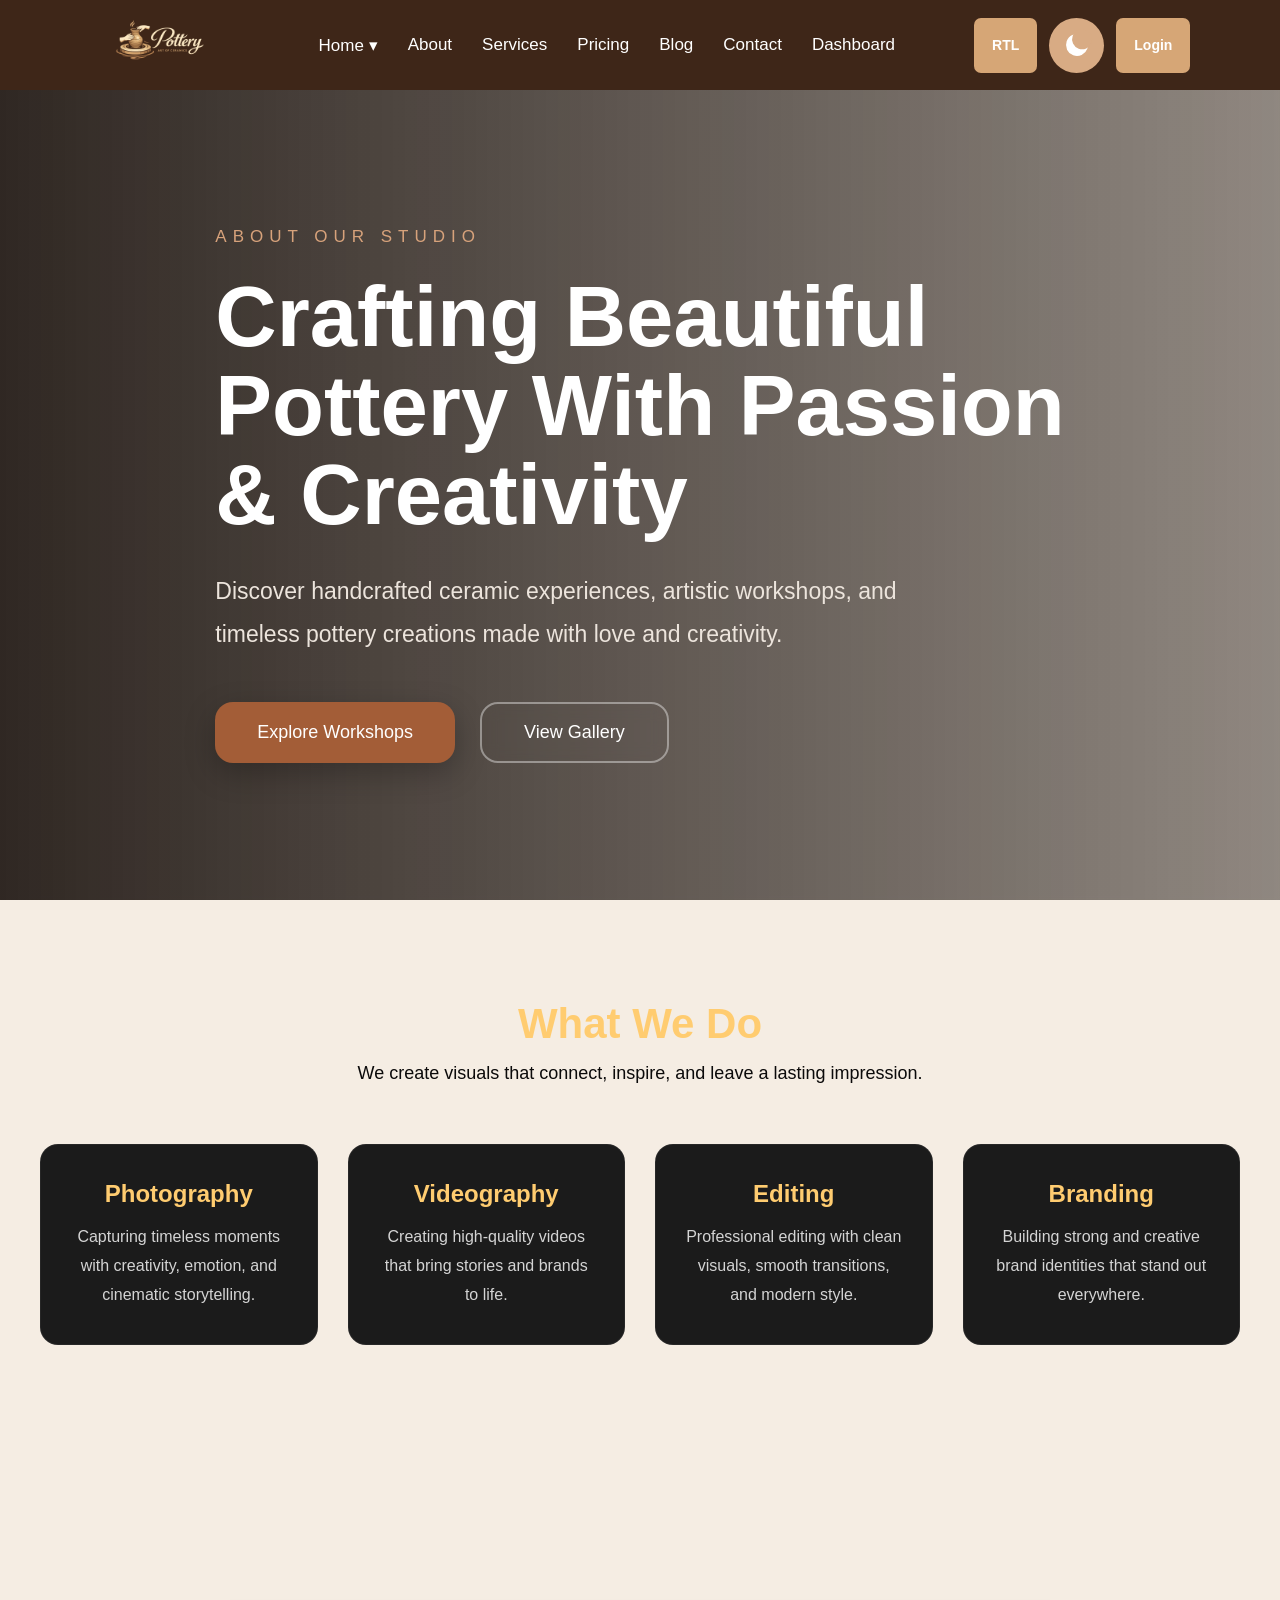
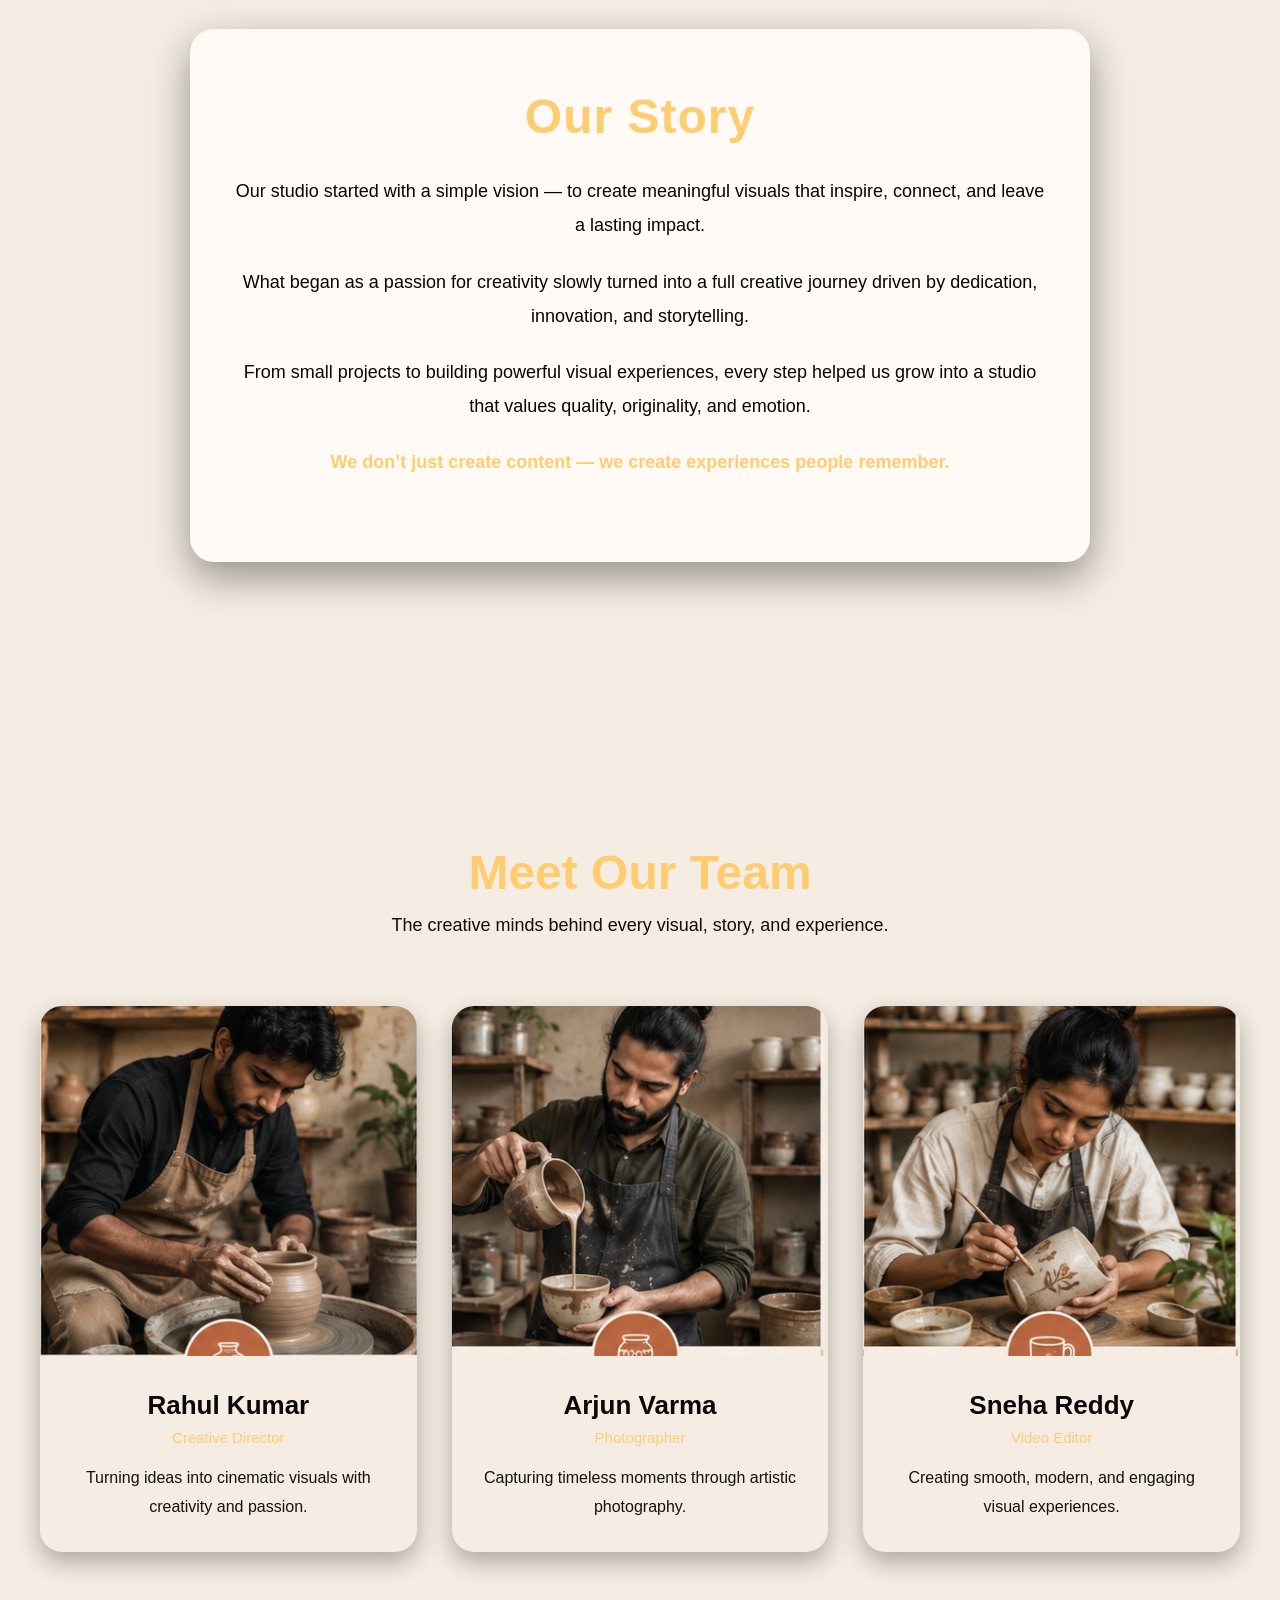
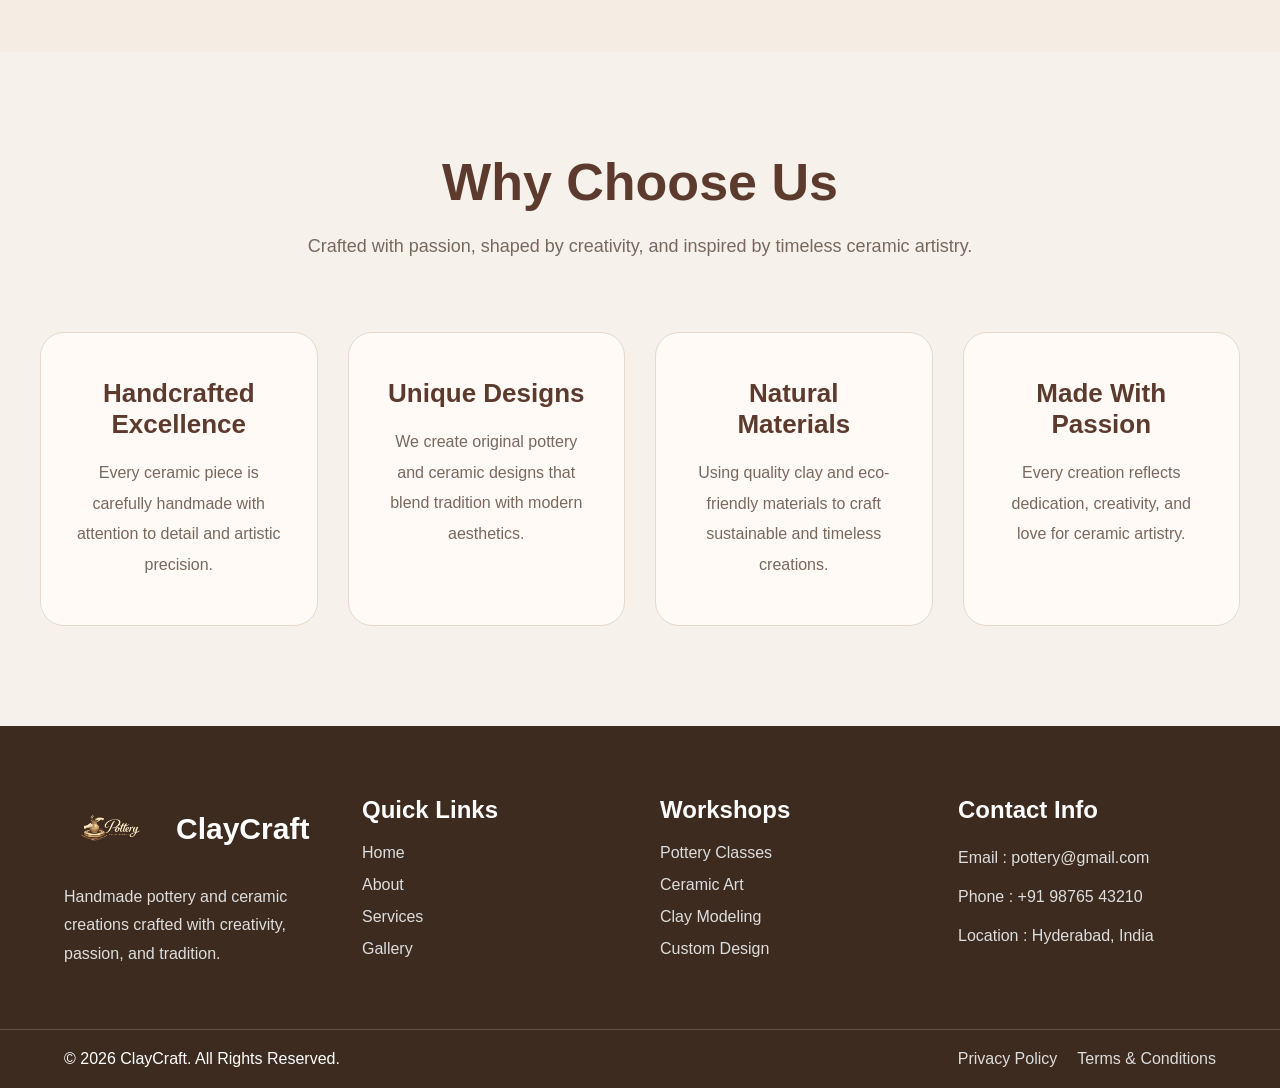
==== about.html @ e44dccf8 "first commit" ====
<!DOCTYPE html>
<html lang="en">
<head>
  <meta charset="UTF-8">
  <meta name="viewport" content="width=device-width, initial-scale=1.0">

  <title>Pottery Website</title>

  <link rel="stylesheet" href="about.css">
</head>
<body>

  <nav class="navbar">

    <div class="logo">
      <img src="images/logo.png" alt="pottery-logo">
    </div>

    <ul class="nav-links">

      <li class="dropdown">

        <a href="index.html">Home ▾</a>

        <div class="dropdown-menu">
          <a href="home1.html">Home 1</a>
          <a href="home2.html">Home 2</a>
        </div>

      </li>

      <li><a href="about.html">About</a></li>
      <li><a href="services.html">Services</a></li>
      <li><a href="pricing.html">Pricing</a></li>
      <li><a href="blog.html">Blog</a></li>
      <li><a href="contact.html">Contact</a></li>
      <li><a href="dashboard.html">Dashboard</a></li>

    </ul>

    <div class="nav-buttons">

      <button class="btn rtl-btn">RTL</button>
       <button class="logo-btn" type="button">
      <div class="moon"></div>
    </button>


      <button class="btn login-btn">Login</button>

    </div>

  </nav>

  <section class="about-hero">

  
  <div class="overlay"></div>


  <div class="hero-content">

    <p class="sub-title">
      ABOUT OUR STUDIO
    </p>

    <h1>
      Crafting Beautiful <br>
      Pottery With Passion <br>
      & Creativity
    </h1>

    <p class="description">
      Discover handcrafted ceramic experiences,
      artistic workshops, and timeless pottery
      creations made with love and creativity.
    </p>

    <div class="hero-buttons">

      <button class="primary-btn">
        Explore Workshops
      </button>

      <button class="secondary-btn">
        View Gallery
      </button>

    </div>

  </div>

</section>

<section class="services-section">

  <div class="container">

    <h2>What We Do</h2>

    <p class="section-subtitle">
      We create visuals that connect, inspire, and leave a lasting impression.
    </p>

    <div class="services-grid">

      <div class="service-card">
        <h3>Photography</h3>
        <p>
          Capturing timeless moments with creativity,
          emotion, and cinematic storytelling.
        </p>
      </div>

      <div class="service-card">
        <h3>Videography</h3>
        <p>
          Creating high-quality videos that bring
          stories and brands to life.
        </p>
      </div>

      <div class="service-card">
        <h3>Editing</h3>
        <p>
          Professional editing with clean visuals,
          smooth transitions, and modern style.
        </p>
      </div>

      <div class="service-card">
        <h3>Branding</h3>
        <p>
          Building strong and creative brand identities
          that stand out everywhere.
        </p>
      </div>

    </div>

  </div>
  </section>

  <section class="our-story">

  <div class="story-container">

    <div class="story-content">
      <h2>Our Story</h2>

      <p>
        Our studio started with a simple vision —
        to create meaningful visuals that inspire,
        connect, and leave a lasting impact.
      </p>

      <p>
        What began as a passion for creativity slowly
        turned into a full creative journey driven by
        dedication, innovation, and storytelling.
      </p>

      <p>
        From small projects to building powerful visual
        experiences, every step helped us grow into
        a studio that values quality, originality,
        and emotion.
      </p>

      <p class="highlight">
        We don’t just create content —
        we create experiences people remember.
      </p>
    </div>

  </div>

</section>

<section class="team-section">

  <div class="team-container">

    <div class="section-title">
      <h2>Meet Our Team</h2>
      <p>
        The creative minds behind every visual, story, and experience.
      </p>
    </div>

    <div class="team-grid">

      <!-- Team Member -->

      <div class="team-card">
        <img src="images/potterysection1.jpg" alt="Team Member">

        <div class="team-info">
          <h3>Rahul Kumar</h3>
          <span>Creative Director</span>

          <p>
            Turning ideas into cinematic visuals with creativity and passion.
          </p>
        </div>
      </div>

      <!-- Team Member -->

      <div class="team-card">
        <img src="images/potterysection3.jpg" alt="Team Member">

        <div class="team-info">
          <h3>Arjun Varma</h3>
          <span>Photographer</span>

          <p>
            Capturing timeless moments through artistic photography.
          </p>
        </div>
      </div>


      <div class="team-card">
        <img src="images/potterysection2.jpg" alt="Team Member">

        <div class="team-info">
          <h3>Sneha Reddy</h3>
          <span>Video Editor</span>

          <p>
            Creating smooth, modern, and engaging visual experiences.
          </p>
        </div>
      </div>

    </div>

  </div>

</section>

<section class="choose-us">

  <div class="choose-container">

    <div class="section-header">
      <h2>Why Choose Us</h2>

      <p>
        Crafted with passion, shaped by creativity,
        and inspired by timeless ceramic artistry.
      </p>
    </div>

    <div class="choose-grid">

      <!-- Card -->

      <div class="choose-card">
        <h3>Handcrafted Excellence</h3>

        <p>
          Every ceramic piece is carefully handmade
          with attention to detail and artistic precision.
        </p>
      </div>

      <!-- Card -->

      <div class="choose-card">
        <h3>Unique Designs</h3>

        <p>
          We create original pottery and ceramic designs
          that blend tradition with modern aesthetics.
        </p>
      </div>

      <!-- Card -->

      <div class="choose-card">
        <h3>Natural Materials</h3>

        <p>
          Using quality clay and eco-friendly materials
          to craft sustainable and timeless creations.
        </p>
      </div>

      <!-- Card -->

      <div class="choose-card">
        <h3>Made With Passion</h3>

        <p>
          Every creation reflects dedication,
          creativity, and love for ceramic artistry.
        </p>
      </div>

    </div>

  </div>

</section>

   <footer class="craft-footer">

    <div class="footer-container">

        <!-- Section 1 -->

        <div class="footer-box">

            <div class="footer-logo">
                <img src="images/logo.png" alt="logo">
                <h2>ClayCraft</h2>
            </div>

            <p>
                Handmade pottery and ceramic creations crafted
                with creativity, passion, and tradition.
            </p>

        </div>

        <div class="footer-box">

            <h3>Quick Links</h3>

            <ul>
                <li><a href="#">Home</a></li>
                <li><a href="#">About</a></li>
                <li><a href="#">Services</a></li>
                <li><a href="#">Gallery</a></li>
            </ul>

        </div>


        <!-- Section 3 -->

        <div class="footer-box">

            <h3>Workshops</h3>

            <ul>
                <li><a href="#">Pottery Classes</a></li>
                <li><a href="#">Ceramic Art</a></li>
                <li><a href="#">Clay Modeling</a></li>
                <li><a href="#">Custom Design</a></li>
            </ul>

        </div>


        <div class="footer-box">

            <h3>Contact Info</h3>

            <p>Email : pottery@gmail.com</p>
            <p>Phone : +91 98765 43210</p>
            <p>Location : Hyderabad, India</p>

        </div>

    </div>


    <div class="footer-last">

        <p>
            © 2026 ClayCraft. All Rights Reserved.
        </p>

        <div class="footer-policy-links">
            <a href="#">Privacy Policy</a>
            <a href="#">Terms & Conditions</a>
        </div>

    </div>

</footer>

  </body>
  </html>
---- about.css ----
*{
    margin: 0;
    padding: 0;
    box-sizing: border-box;
    font-family: Arial, Helvetica, sans-serif;
}

body{
    background: #f5ede3;
}

.navbar{
    width: 100%;
    height: 90px;

    background: #3e2618;

    display: flex;
    justify-content: space-between;
    align-items: center;

    padding: 0 7%;

    position: fixed;
    top: 0;
    left: 0;

    z-index: 1000;
}

.logo img{
    width: 150px;
}

.nav-links{
    display: flex;
    align-items: center;
    gap: 30px;
    list-style: none;
}

.nav-links li{
    position: relative;
}

.nav-links li a{
    text-decoration: none;
    color: white;

    font-size: 17px;
    font-weight: 500;

    transition: 0.3s;
}

.nav-links li a:hover{
    color: #d6a676;
}

.dropdown-menu{
    position: absolute;
    top: 20px;
    left: 0;
    width: 190px;
    background: white;
    border-radius: 10px;
    overflow: hidden;
    display: none;
    box-shadow: 0 10px 20px rgba(0,0,0,0.2);
}

.dropdown-menu a{
    display: block;
    padding: 14px 18px;
    color: #3e2618 !important;
}

.dropdown-menu a:hover{
    background: #f3e1d2;
    padding-left: 25px;
}

.dropdown:hover .dropdown-menu{
    display: block;
}

.nav-buttons{
    display: flex;
    gap: 12px;
}

.btn{
    padding: 10px 18px;

    border: none;
    border-radius: 7px;

    cursor: pointer;

    font-size: 14px;
    font-weight: bold;

    transition: 0.3s;
}

.btn:hover{
    transform: translateY(-3px);
}

.rtl-btn{
    background: #d6a676;
    color: white;
}

.logo-btn{
      width:55px;
      height:55px;
      border:none;
      outline:none;
      border-radius:50%;
      background:#d8ab84;
      cursor:pointer;

      display:flex;
      align-items:center;
      justify-content:center;

      box-shadow:none;
    }
    
    .moon{
      width:22px;
      height:22px;
      background:white;
      border-radius:50%;
      position:relative;
      transform:rotate(-25deg);
    }

    .moon::before{
      content:"";
      position:absolute;
      width:20px;
      height:20px;
      background:#d8ab84;
      border-radius:50%;
      top:-2px;
      left:8px;
    }
    
    .logo-btn:hover{
      transform:scale(1.05);
      transition:0.3s;
    }


.login-btn{
    background: #d6a676;
    color: white;
}

.about-hero{
  width:100%;
  height:100vh;

  position:relative;

  display:flex;
  justify-content:center;
  align-items:center;

  padding:80px;

  /* BACKGROUND IMAGE */

  background-image:
  url('https://images.unsplash.com/photo-1515377905703-c4788e51af15?q=80&w=1600&auto=format&fit=crop');

  background-size:cover;
  background-position:center;
  background-repeat:no-repeat;

  overflow:hidden;
}

/* DARK OVERLAY */

.overlay{
  position:absolute;
  inset:0;

  background:
  linear-gradient(
    to right,
    rgba(20,12,8,0.88),
    rgba(20,12,8,0.45)
  );

  backdrop-filter:blur(2px);
}

.hero-content{
  position:relative;
  z-index:2;
  max-width:850px;
  color:white;
}


.sub-title{
  letter-spacing:6px;
  color:#d7a27b;
  font-size:17px;
  margin-bottom:25px;
  margin-top: 90px;
}

.hero-content h1{
  font-size:85px;
  line-height:1.05;
  font-weight:700;
  margin-bottom:30px;
}

.description{
  font-size:23px;
  line-height:1.9;

  color:#ece4dc;

  margin-bottom:45px;
  max-width:700px;
}

.hero-buttons{
  display:flex;
  gap:25px;
}

.primary-btn,
.secondary-btn{
  padding:18px 42px;
  border-radius:18px;

  font-size:18px;
  cursor:pointer;

  transition:0.3s ease;
}


.primary-btn{
  background:#a35d37;
  border:none;
  color:white;

  box-shadow:0 10px 30px rgba(0,0,0,0.25);
}

.primary-btn:hover{
  background:#8c4c2b;
  transform:translateY(-3px);
}

.secondary-btn{
  background:transparent;
  border:2px solid rgba(255,255,255,0.4);
  color:white;

  backdrop-filter:blur(8px);
}

.secondary-btn:hover{
  background:white;
  color:#2d1f18;
}

@media(max-width:992px){

  .hero-content h1{
    font-size:58px;
  }

  .description{
    font-size:18px;
  }

}

@media(max-width:768px){

  .about-hero{
    padding:40px 25px;
  }

  .hero-content h1{
    font-size:42px;
  }

  .hero-buttons{
    flex-direction:column;
  }

  .primary-btn,
  .secondary-btn{
    width:100%;
  }

}

.services-section{
  padding:100px 20px;
  color:#ffffff;
}

.container{
  max-width:1200px;
  margin:auto;
  text-align:center;
}

.services-section h2{
  font-size:42px;
  color:#ffcc70;
  margin-bottom:15px;
}

.section-subtitle{
  color:#0b0a0a;
  font-size:18px;
  margin-bottom:60px;
}

.services-grid{
  display:grid;
  grid-template-columns:repeat(auto-fit, minmax(250px, 1fr));
  gap:30px;
}

.service-card{
  background:#1b1b1b;
  padding:35px 30px;
  border-radius:18px;
  transition:0.4s ease;
  border:1px solid rgba(255,255,255,0.05);
}

.service-card:hover{
  transform:translateY(-10px);
  background:#222222;
}

.service-card h3{
  font-size:24px;
  color:#ffcc70;
  margin-bottom:15px;
}

.service-card p{
  font-size:16px;
  color:#d4d4d4;
  line-height:1.8;
}

@media(max-width:768px){

  .services-section{
    padding:70px 20px;
  }

  .services-section h2{
    font-size:34px;
  }

  .section-subtitle{
    font-size:16px;
  }

}

.our-story{
  width:100%;
  min-height:100vh;
  display:flex;
  justify-content:center;
  align-items:center;
  padding:80px 20px;
}

.story-container{
  max-width:900px;
  width:100%;
}

.story-content{
  background:#fffaf5;
  padding:60px 45px;
  border-radius:24px;
  text-align:center;
  box-shadow:0 15px 40px rgba(0,0,0,0.4);
}

.story-content h2{
  font-size:48px;
  color:#ffcc70;
  margin-bottom:30px;
  letter-spacing:1px;
}

.story-content p{
  color:#050505;
  font-size:18px;
  line-height:1.9;
  margin-bottom:22px;
}

.highlight{
  color:#ffcc70 !important;
  font-weight:600;
}

@media(max-width:768px){

  .story-content{
    padding:40px 25px;
  }

  .story-content h2{
    font-size:36px;
  }

  .story-content p{
    font-size:16px;
  }

}

.team-section{
  width:100%;
  padding:100px 20px;
}

.team-container{
  max-width:1200px;
  margin:auto;
}

.section-title{
  text-align:center;
  margin-bottom:70px;
}

.section-title h2{
  font-size:48px;
  color:#ffcc70;
  margin-bottom:15px;
}

.section-title p{
  color:#0f0d0d;
  font-size:18px;
}

.team-grid{
  display:grid;
  grid-template-columns:repeat(auto-fit, minmax(300px, 1fr));
  gap:35px;
}

.team-card{
  border-radius:22px;
  overflow:hidden;
  transition:0.4s ease;
  box-shadow:0 10px 25px rgba(0,0,0,0.3);
}

.team-card:hover{
  transform:translateY(-10px);
}

.team-card img{
  width:100%;
  height:350px;
  object-fit:cover;
}

.team-info{
  padding:30px 25px;
  text-align:center;
}

.team-info h3{
  font-size:26px;
  color:#090707;
  margin-bottom:8px;
}

.team-info span{
  color:#ffcc70;
  font-size:15px;
  display:block;
  margin-bottom:18px;
}

.team-info p{
  color:#141111;
  font-size:16px;
  line-height:1.8;
}

@media(max-width:768px){

  .section-title h2{
    font-size:36px;
  }

  .section-title p{
    font-size:16px;
  }

  .team-card img{
    height:300px;
  }

}

.choose-us{
  width:100%;
  padding:100px 20px;
  background:#f6f1ea;
}

.choose-container{
  max-width:1200px;
  margin:auto;
}

.section-header{
  text-align:center;
  margin-bottom:70px;
}

.section-header h2{
  font-size:52px;
  color:#5c3b2e;
  margin-bottom:18px;
}

.section-header p{
  color:#7a685d;
  font-size:18px;
  line-height:1.8;
}

.choose-grid{
  display:grid;
  grid-template-columns:repeat(auto-fit, minmax(260px, 1fr));
  gap:30px;
}

.choose-card{
  background:#fffaf5;
  padding:45px 35px;
  border-radius:24px;
  text-align:center;
  border:1px solid #e7d8ca;
  transition:0.4s ease;
}

.choose-card:hover{
  transform:translateY(-10px);
  box-shadow:0 15px 35px rgba(0,0,0,0.08);
}

.choose-card h3{
  font-size:26px;
  color:#5c3b2e;
  margin-bottom:18px;
}

.choose-card p{
  color:#7a685d;
  font-size:16px;
  line-height:1.9;
}

@media(max-width:768px){

  .section-header h2{
    font-size:38px;
  }

  .section-header p{
    font-size:16px;
  }

}

.studio-footer{
    width: 100%;
    background: #3d2b1f;
    color: #fff;
    padding-top: 60px;
}

.craft-footer{
    width: 100%;
    background: #3d2b1f;
    color: #fff;
    padding-top: 70px;
}

.footer-container{
    width: 90%;
    margin: auto;
    display: grid;
    grid-template-columns: repeat(4,1fr);
    gap: 40px;
    padding-bottom: 50px;
}

.footer-box h3{
    font-size: 24px;
    margin-bottom: 20px;
}

.footer-logo{
    display: flex;
    align-items: center;
    gap: 12px;
    margin-bottom: 20px;
}

.footer-logo img{
    width: 100px;
}

.footer-logo h2{
    font-size: 30px;
}

.footer-box p{
    color: #ddd;
    line-height: 1.8;
    margin-bottom: 10px;
}

.footer-box ul{
    list-style: none;
}

.footer-box ul li{
    margin-bottom: 14px;
}

.footer-box ul li a{
    text-decoration: none;
    color: #ddd;
    transition: 0.3s;
}

.footer-box ul li a:hover{
    color: #c58b5b;
    padding-left: 5px;
}

.footer-last{
    border-top: 1px solid rgba(255,255,255,0.2);
    padding: 20px 5%;
    display: flex;
    justify-content: space-between;
    align-items: center;
    flex-wrap: wrap;
    gap: 15px;
}

.footer-policy-links{
    display: flex;
    gap: 20px;
}

.footer-policy-links a{
    text-decoration: none;
    color: #ddd;
    transition: 0.3s;
}

.footer-policy-links a:hover{
    color: #c58b5b;
}

@media(max-width:768px){

    .footer-container{
        grid-template-columns: repeat(2,1fr);
    }

}

@media(max-width:364px){

    .footer-container{
        grid-template-columns: 1fr;
    }

    .footer-last{
        flex-direction: column;
        text-align: center;
    }

}
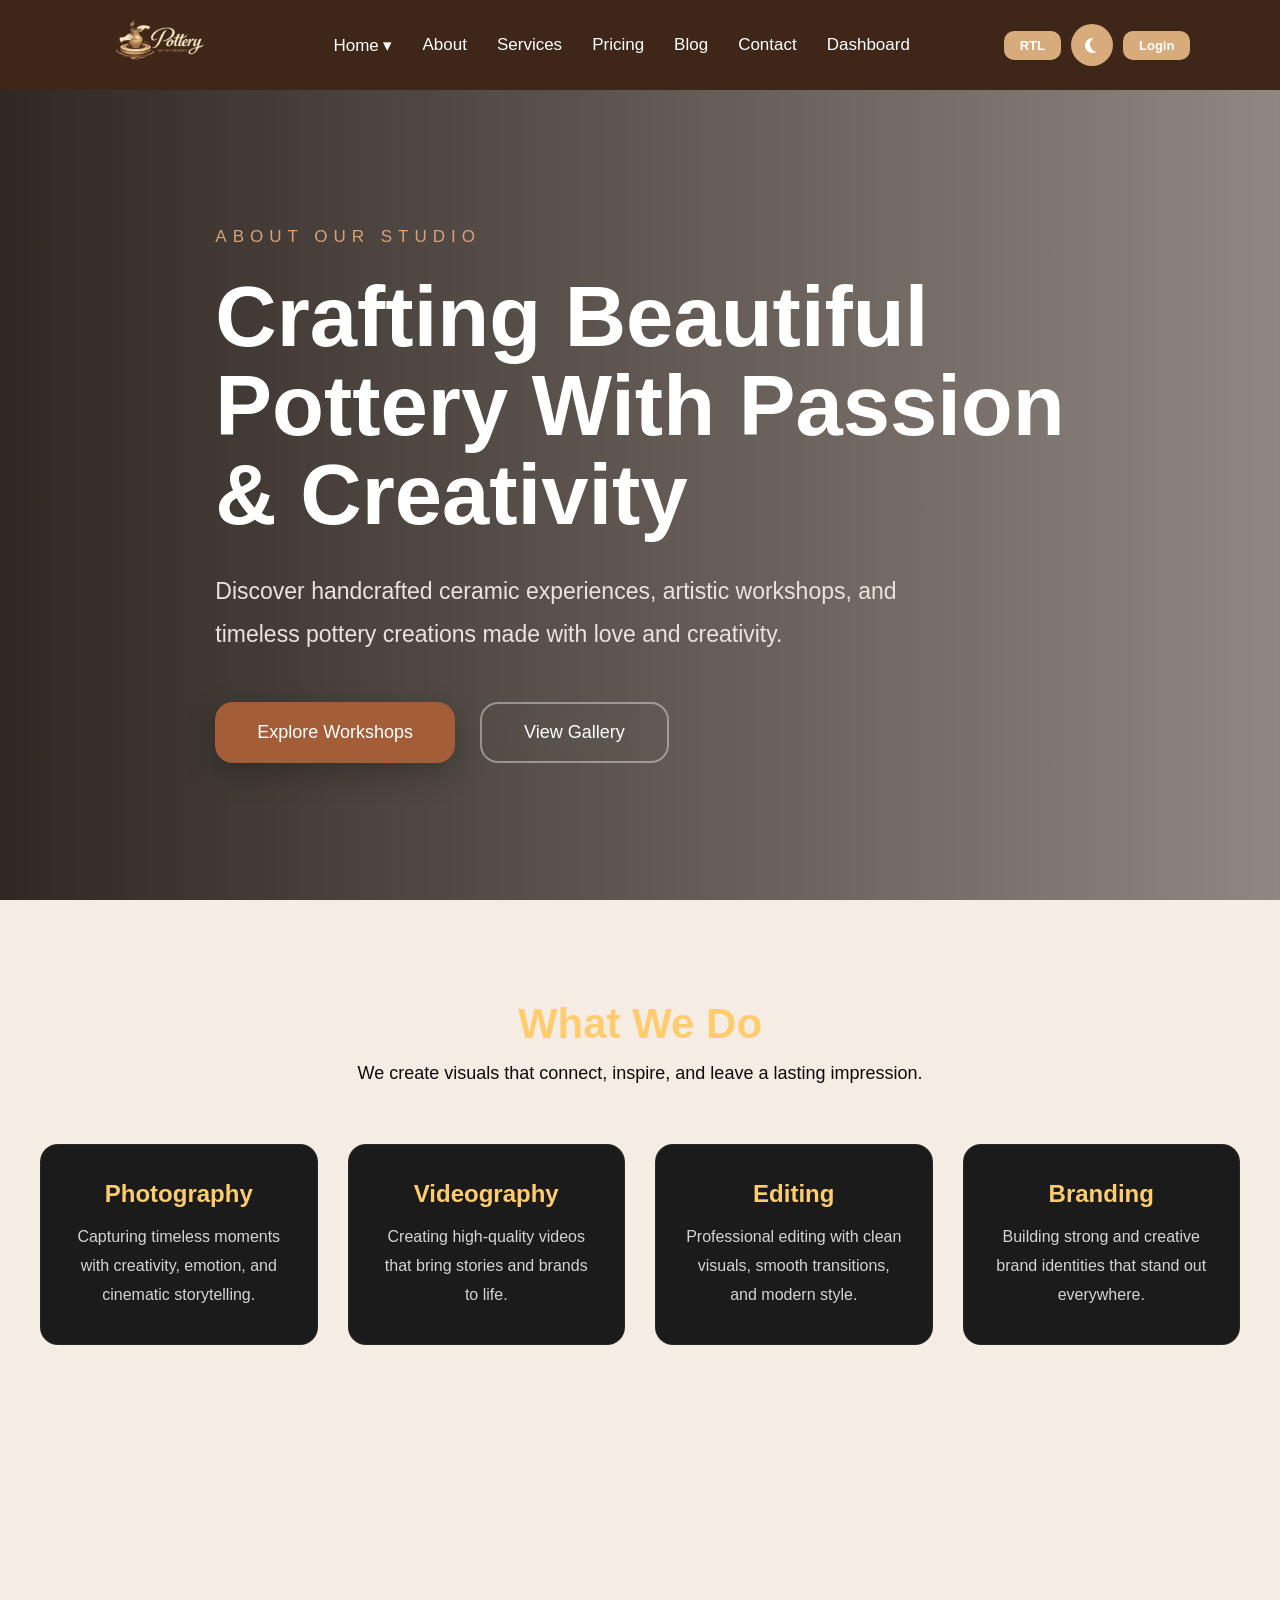
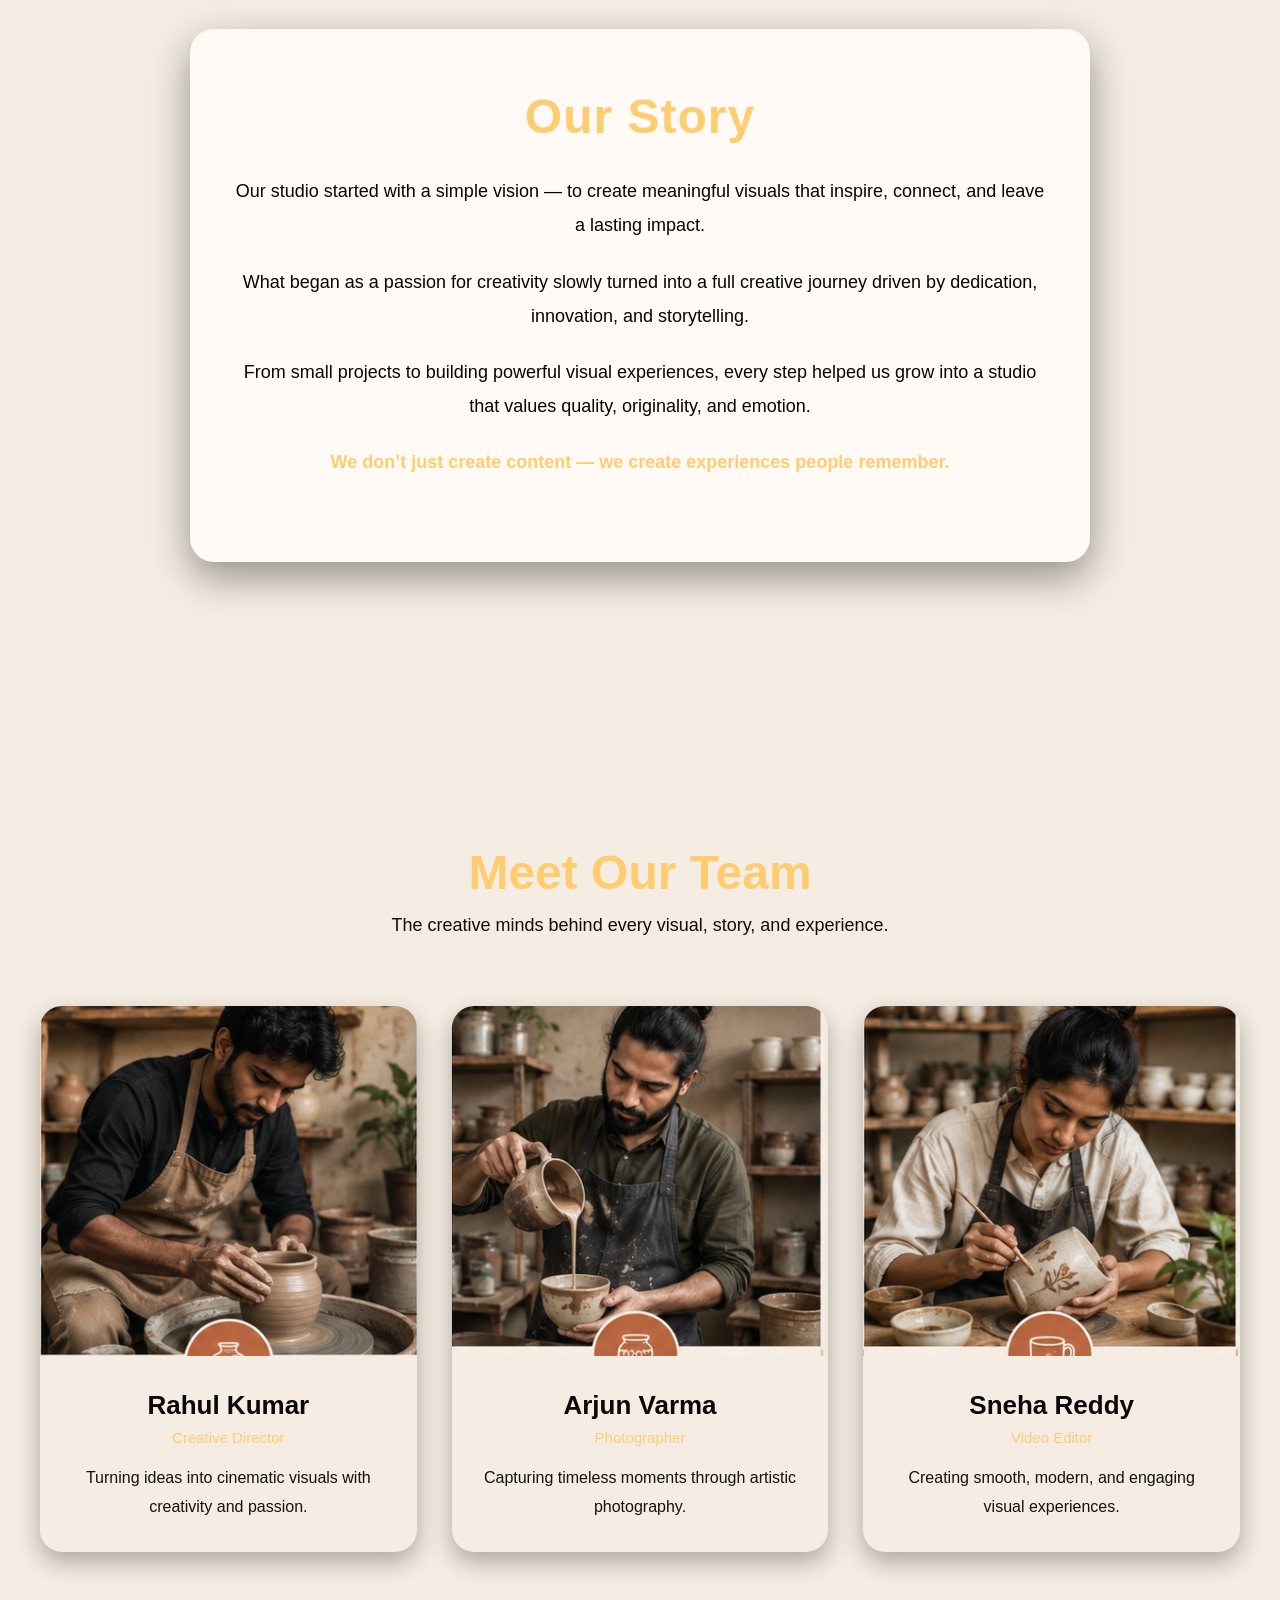
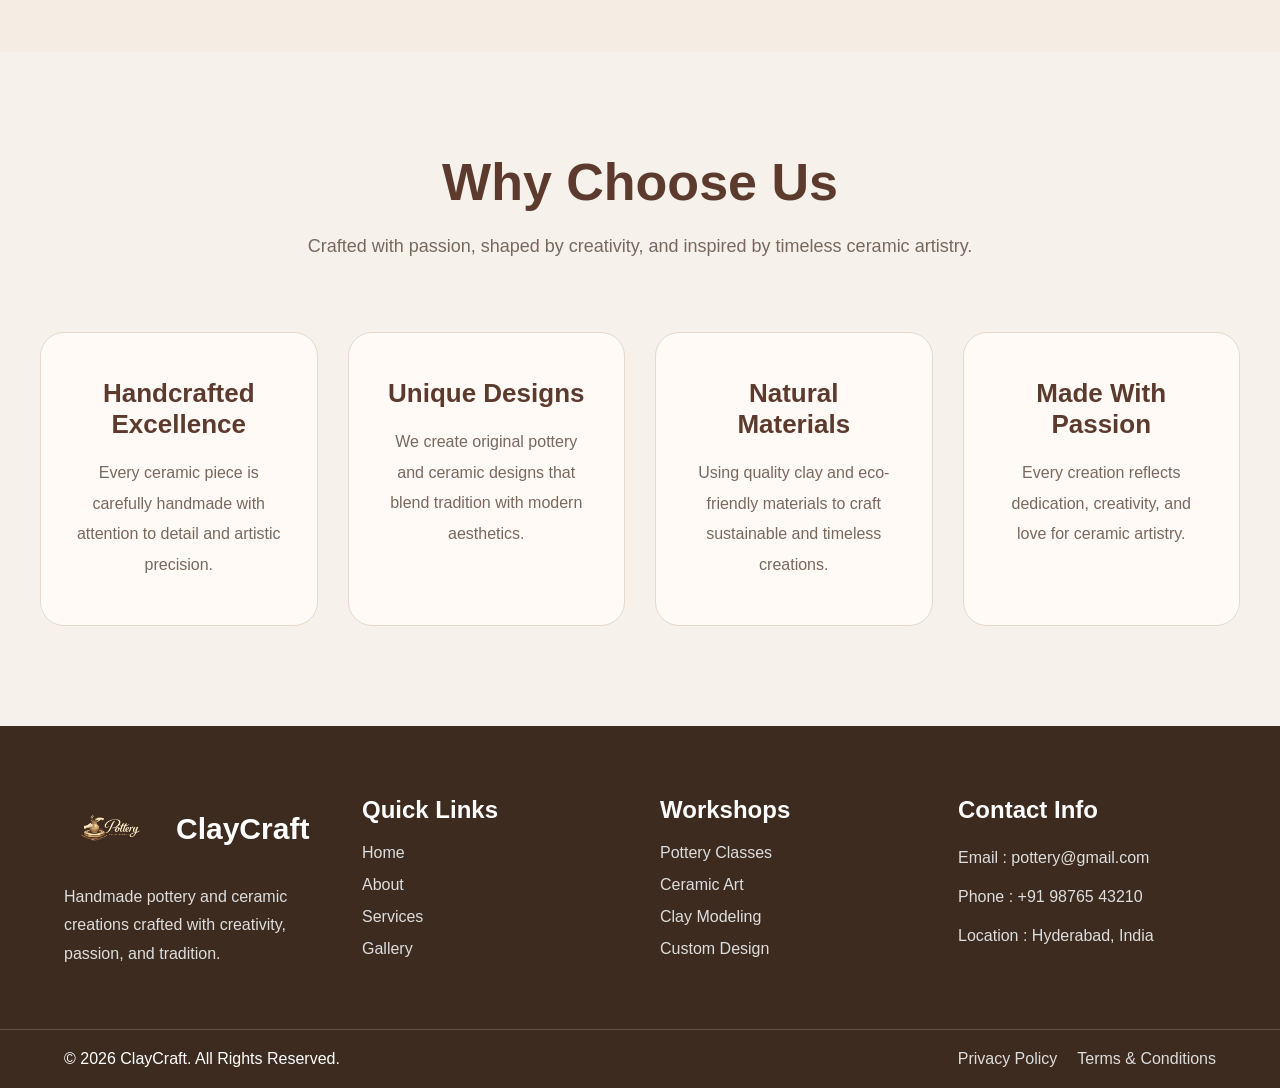
==== commit 1e619ca1: "first commit" ====
--- a/about.html
+++ b/about.html
@@ -7,10 +7,10 @@
   <title>Pottery Website</title>
 
   <link rel="stylesheet" href="about.css">
+  <script src="script.js" defer></script>
 </head>
 <body>
-
-  <nav class="navbar">
+ <nav class="navbar">
 
     <div class="logo">
       <img src="images/logo.png" alt="pottery-logo">
@@ -50,6 +50,10 @@
 
     </div>
 
+     <div class="menu-btn" id="menuBtn">
+        ☰
+    </div>
+
   </nav>
 
   <section class="about-hero">
--- a/about.css
+++ b/about.css
@@ -12,19 +12,14 @@
 .navbar{
     width: 100%;
     height: 90px;
-
     background: #3e2618;
-
     display: flex;
     justify-content: space-between;
     align-items: center;
-
     padding: 0 7%;
-
     position: fixed;
     top: 0;
     left: 0;
-
     z-index: 1000;
 }
 
@@ -46,10 +41,8 @@
 .nav-links li a{
     text-decoration: none;
     color: white;
-
     font-size: 17px;
     font-weight: 500;
-
     transition: 0.3s;
 }
 
@@ -86,77 +79,149 @@
 
 .nav-buttons{
     display: flex;
-    gap: 12px;
-}
+    align-items: center;
+    gap: 10px;
+}
+
 
 .btn{
-    padding: 10px 18px;
-
+    padding: 7px 16px;
+    font-size: 13px;
+    border-radius: 10px;
     border: none;
-    border-radius: 7px;
-
     cursor: pointer;
-
-    font-size: 14px;
-    font-weight: bold;
-
+    background: #d8ab7c;  
+    color: white;
+    font-weight: 600;
     transition: 0.3s;
 }
 
 .btn:hover{
-    transform: translateY(-3px);
-}
-
-.rtl-btn{
-    background: #d6a676;
-    color: white;
+    background: #c89463;
 }
 
 .logo-btn{
-      width:55px;
-      height:55px;
-      border:none;
-      outline:none;
-      border-radius:50%;
-      background:#d8ab84;
-      cursor:pointer;
-
-      display:flex;
-      align-items:center;
-      justify-content:center;
-
-      box-shadow:none;
-    }
-    
-    .moon{
-      width:22px;
-      height:22px;
-      background:white;
-      border-radius:50%;
-      position:relative;
-      transform:rotate(-25deg);
-    }
-
-    .moon::before{
-      content:"";
-      position:absolute;
-      width:20px;
-      height:20px;
-      background:#d8ab84;
-      border-radius:50%;
-      top:-2px;
-      left:8px;
-    }
-    
-    .logo-btn:hover{
-      transform:scale(1.05);
-      transition:0.3s;
-    }
-
-
-.login-btn{
-    background: #d6a676;
-    color: white;
+    width: 42px;
+    height: 42px;
+    border-radius: 50%;
+    border: none;
+    display: flex;
+    align-items: center;
+    justify-content: center;
+    cursor: pointer;
+    background: #d8ab7c;
+}
+
+.moon{
+    width: 15px;
+    height: 15px;
+    background: white;
+    border-radius: 50%;
+    position: relative;
+}
+
+.moon::after{
+    content: "";
+    position: absolute;
+    width: 15px;
+    height: 15px;
+    background: #d8ab7c;
+    border-radius: 50%;
+    top: -1px;
+    left: 5px;
+}
+.menu-btn{
+    display: none;
+    background: transparent;
+    border: none;
+    outline: none;
+    color: #ffffff;
+    font-size: 30px;
+    cursor: pointer;
+    width: auto;
+    height: auto;
+    align-items: center;
+    justify-content: center;
+    padding: 0;
+    margin-right: 8px;
+    margin-top: 2px;
+    transition: all 0.3s ease;
+    text-shadow: 0 0 10px rgba(255,255,255,0.25);
+    z-index: 1001;
+}
+ 
+
+.menu-btn i,
+.menu-btn span{
+    font-size: 30px;
+    line-height: 1;
+}
+
+.menu-btn:hover{
+    color: #f2c38f;
+    transform: scale(1.1);
+}
+.menu-btn:active{
+    transform: scale(0.95);
+}
+@media(max-width: 1024px){
+ 
+    .menu-btn{
+        display: flex;
+    }
+ 
+}
+@media (max-width: 768px){
+
+    .menu-btn{
+        display: block;
+    }
+
+    .nav-links{
+        position: absolute;
+        top: 80px;
+        left: -100%;
+        width: 100%;
+        background: #3e2618;
+        flex-direction: column;
+        align-items: center;
+        gap: 20px;
+        padding: 30px 0;
+        transition: 0.4s ease;
+        box-shadow: 0 8px 15px rgba(0,0,0,0.08);
+    }
+
+    .nav-links.active{
+        left: 0;
+    }
+
+    .nav-links li{
+        list-style: none;
+    }
+
+    .nav-links li a{
+        text-decoration: none;
+        color: #f7f0ec;
+        font-size: 18px;
+        font-weight: 500;
+    }
+
+    .nav-buttons{
+        display: none;
+    }
+     .menu-btn{
+        display: flex;
+    }
+
+      .menu-btn{
+        font-size: 28px;
+        margin-right: 5px;
+    }
+ 
+    .menu-btn i,
+    .menu-btn span{
+        font-size: 28px;
+    }
 }
 
 .about-hero{
@@ -170,9 +235,6 @@
   align-items:center;
 
   padding:80px;
-
-  /* BACKGROUND IMAGE */
-
   background-image:
   url('https://images.unsplash.com/photo-1515377905703-c4788e51af15?q=80&w=1600&auto=format&fit=crop');
 
@@ -182,8 +244,6 @@
 
   overflow:hidden;
 }
-
-/* DARK OVERLAY */
 
 .overlay{
   position:absolute;
@@ -583,19 +643,47 @@
   font-size:16px;
   line-height:1.9;
 }
-
 @media(max-width:768px){
+
+  .choose-us{
+    padding:80px 20px;
+  }
+
+  .section-header{
+    margin-bottom:50px;
+  }
 
   .section-header h2{
     font-size:38px;
+    line-height:1.2;
   }
 
   .section-header p{
-    font-size:16px;
-  }
-
-}
-
+    font-size:15px;
+    line-height:1.8;
+  }
+
+  .choose-grid{
+    grid-template-columns:1fr;
+    gap:22px;
+  }
+
+  .choose-card{
+    padding:35px 25px;
+    border-radius:20px;
+  }
+
+  .choose-card h3{
+    font-size:22px;
+    margin-bottom:14px;
+  }
+
+  .choose-card p{
+    font-size:15px;
+    line-height:1.8;
+  }
+
+}
 .studio-footer{
     width: 100%;
     background: #3d2b1f;
@@ -691,22 +779,66 @@
 
 @media(max-width:768px){
 
+    .studio-footer,
+    .craft-footer{
+        padding-top: 50px;
+    }
+
     .footer-container{
-        grid-template-columns: repeat(2,1fr);
-    }
-
-}
-
-@media(max-width:364px){
-
-    .footer-container{
+        width: 90%;
         grid-template-columns: 1fr;
+        gap: 45px;
+        text-align: center;
+        padding-bottom: 40px;
+    }
+
+    .footer-logo{
+        justify-content: center;
+        flex-direction: column;
+        gap: 10px;
+    }
+
+    .footer-logo img{
+        width: 80px;
+    }
+
+    .footer-logo h2{
+        font-size: 26px;
+    }
+
+    .footer-box h3{
+        font-size: 22px;
+        margin-bottom: 18px;
+    }
+
+    .footer-box p{
+        font-size: 15px;
+        line-height: 1.9;
+    }
+
+    .footer-box ul li{
+        margin-bottom: 12px;
+    }
+
+    .footer-box ul li a{
+        font-size: 15px;
     }
 
     .footer-last{
         flex-direction: column;
         text-align: center;
-    }
-
-}
-
+        padding: 18px 20px;
+    }
+
+    .footer-policy-links{
+        flex-wrap: wrap;
+        justify-content: center;
+        gap: 15px;
+    }
+
+    .footer-policy-links a{
+        font-size: 14px;
+    }
+
+}
+
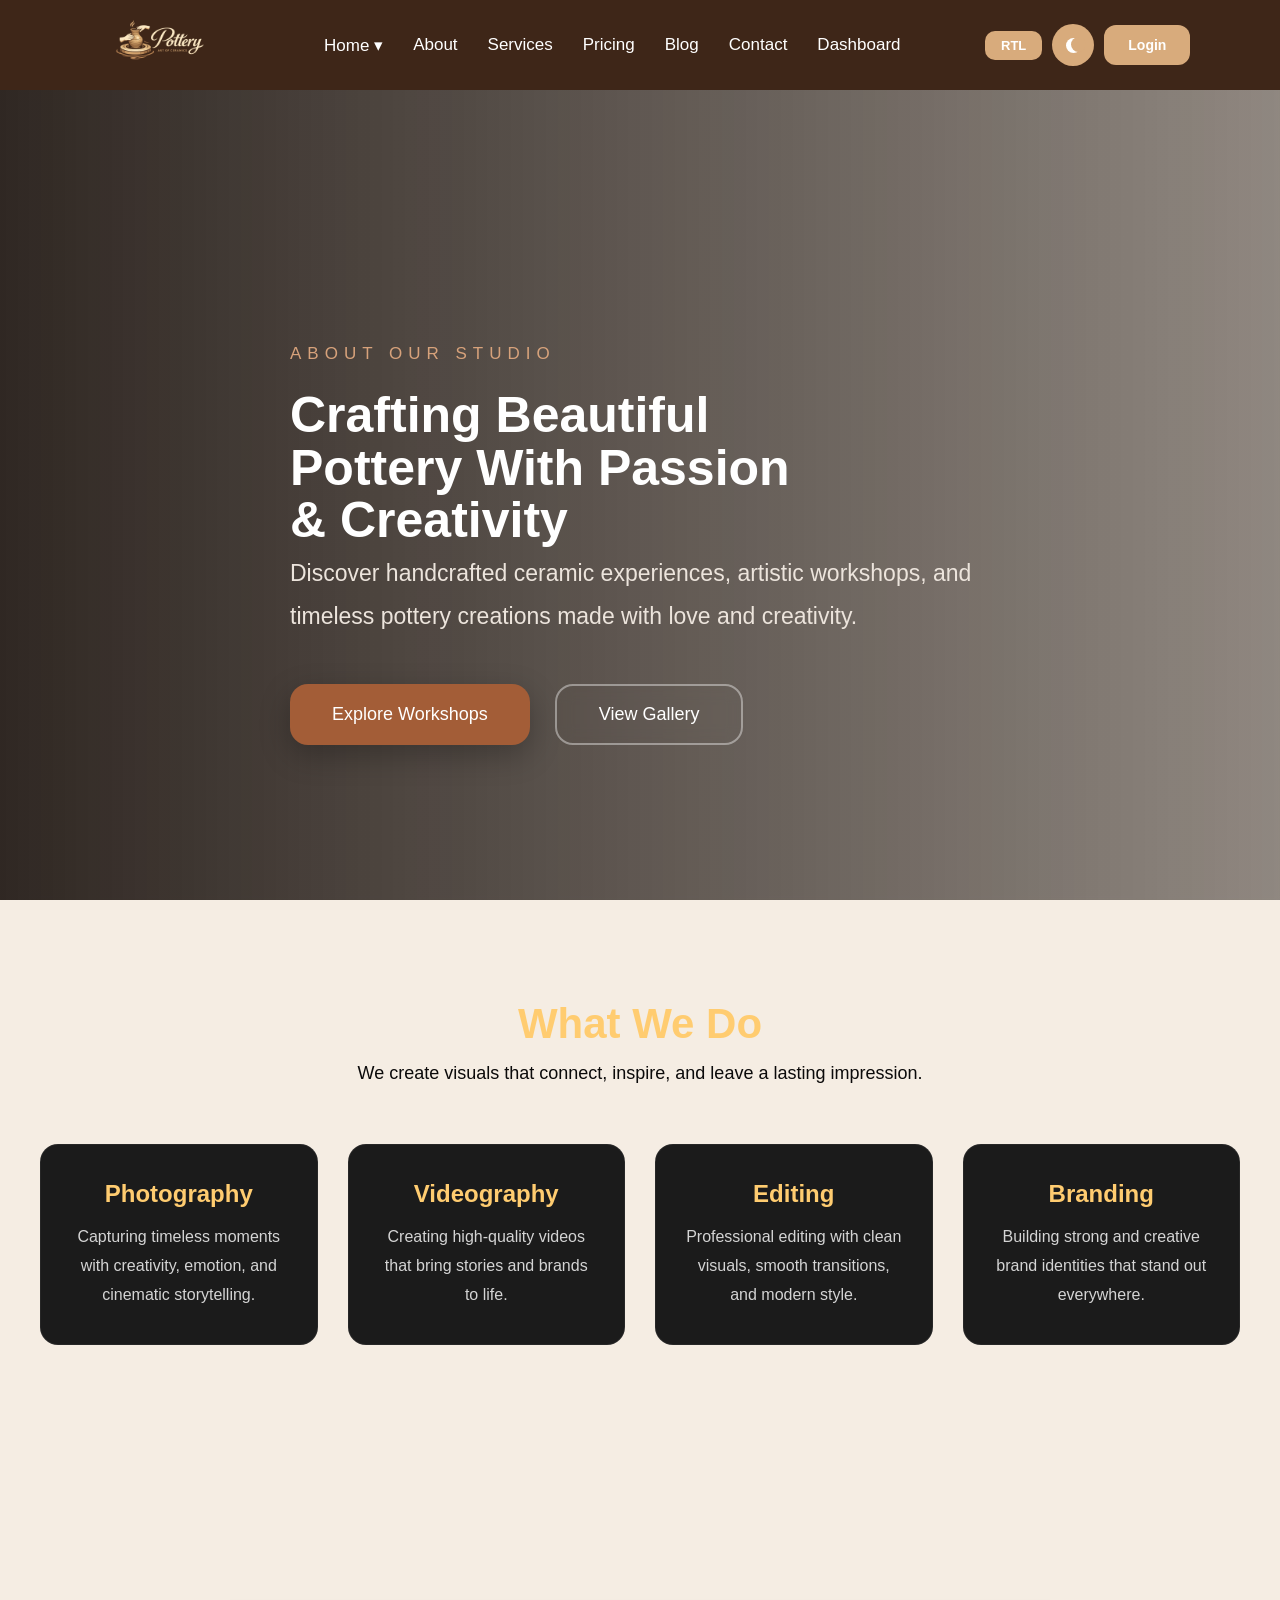
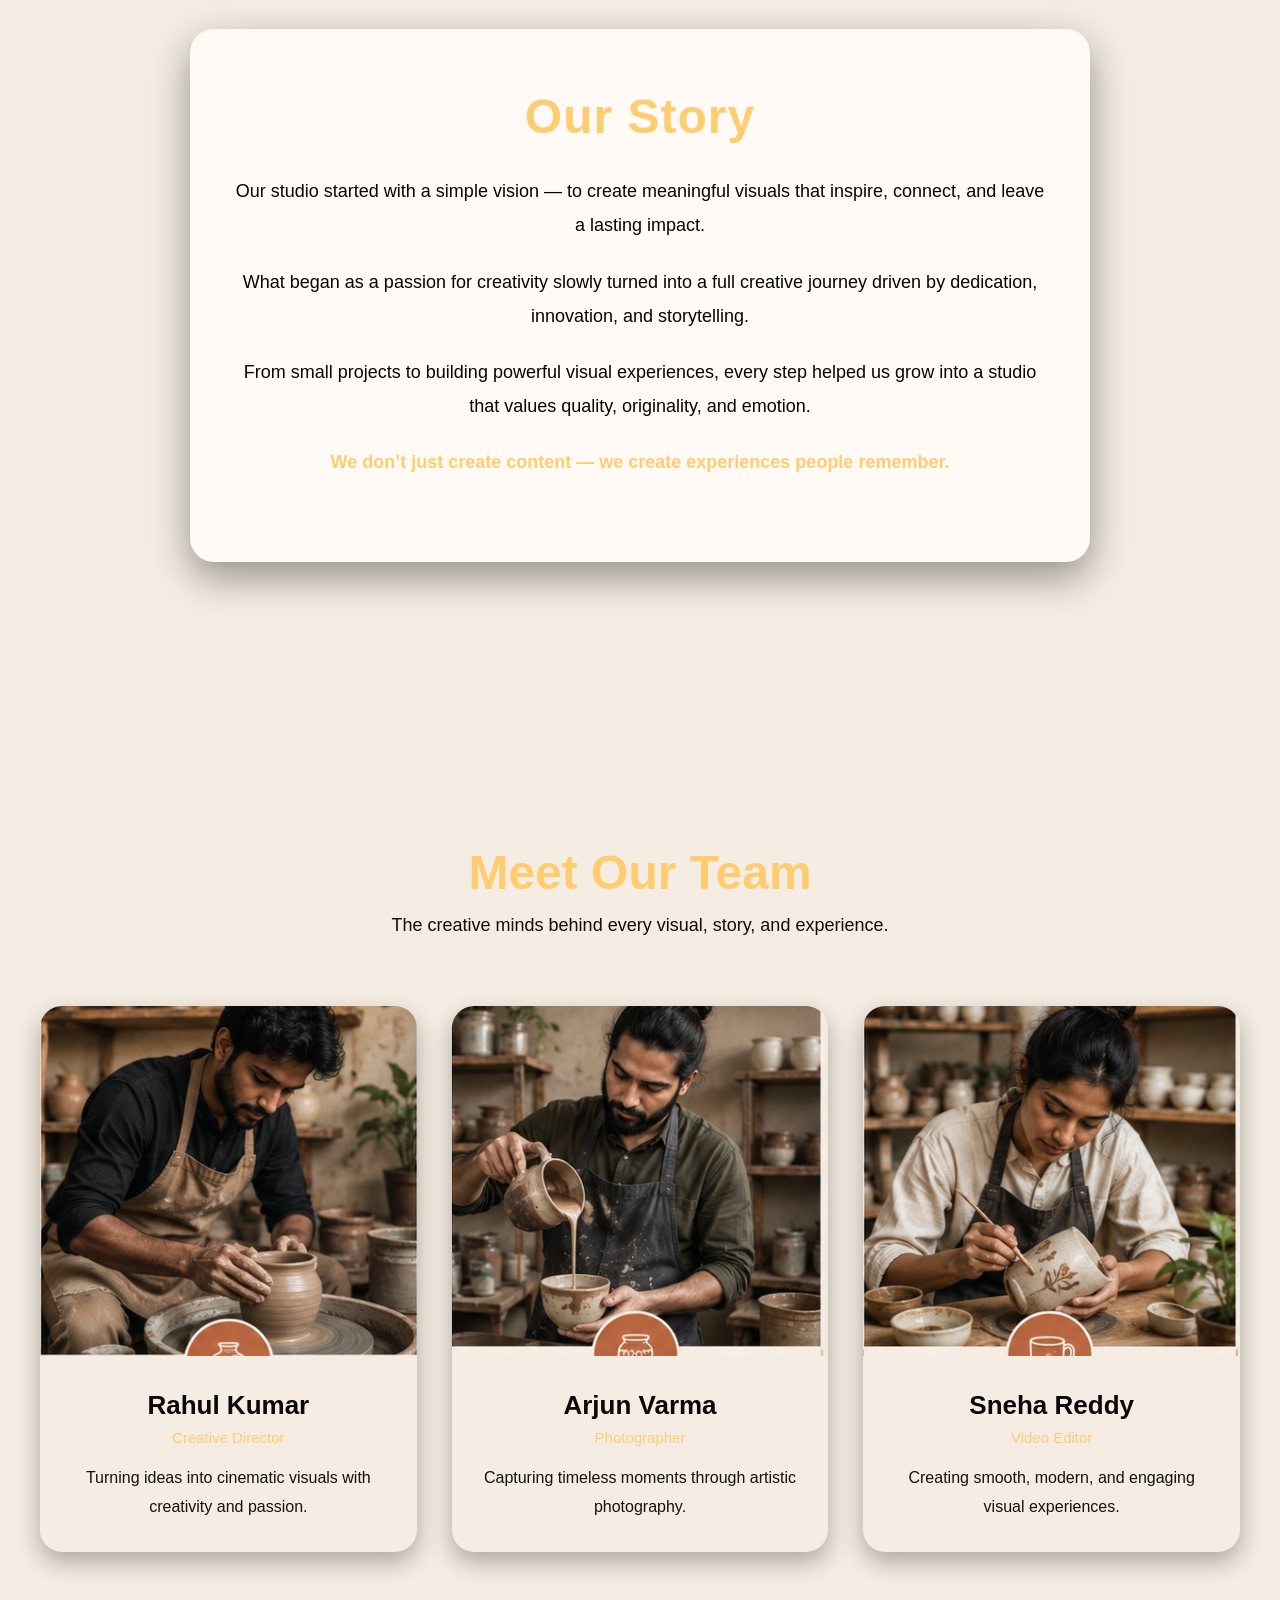
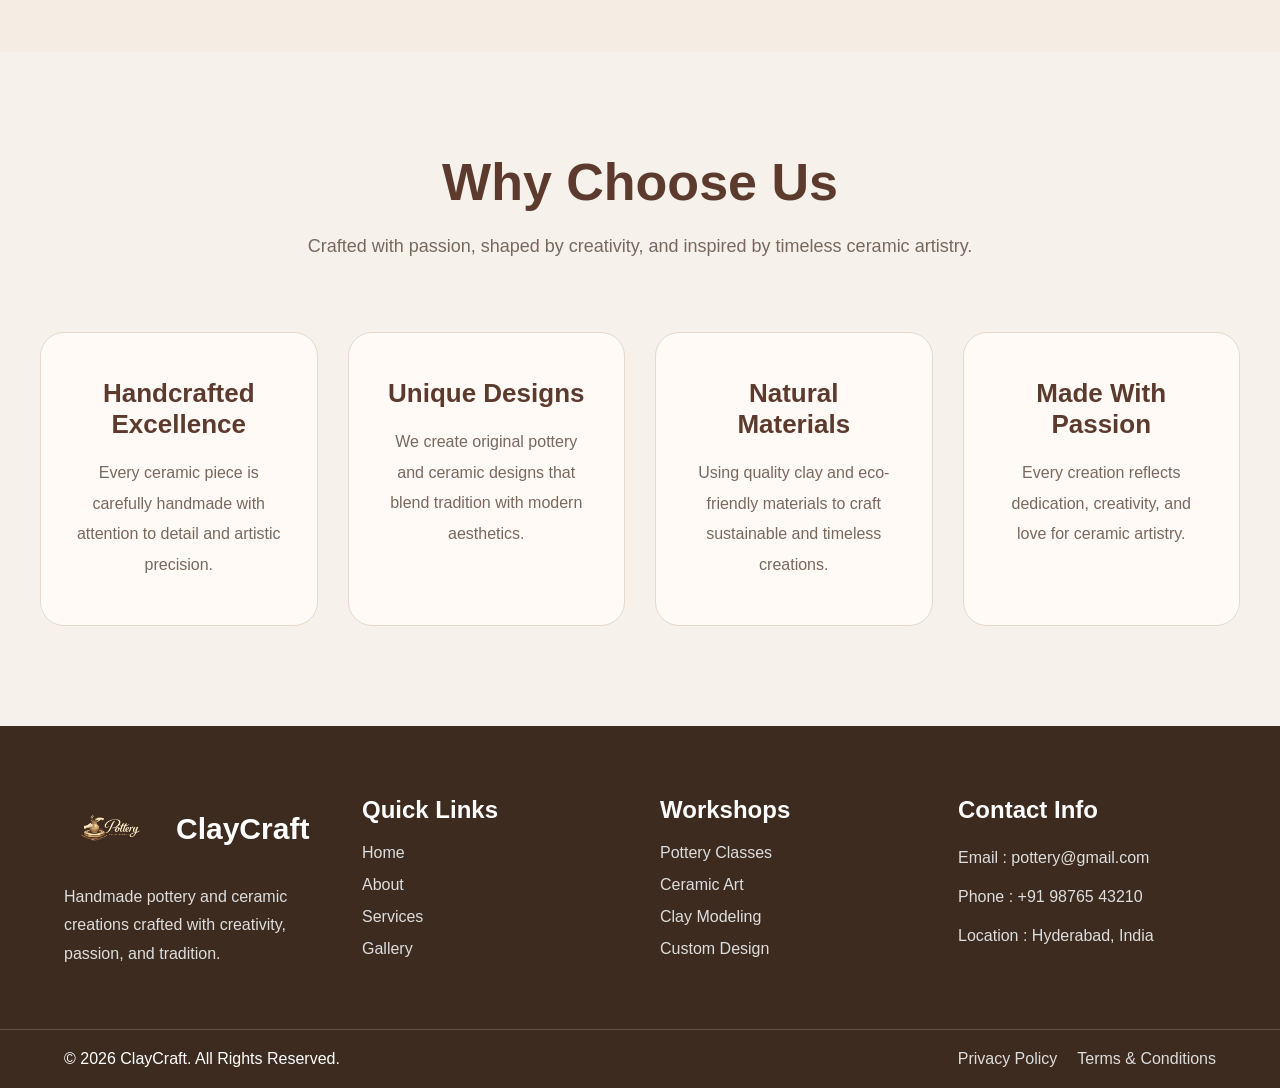
==== commit f5c5447d: "first commit" ====
--- a/about.html
+++ b/about.html
@@ -7,10 +7,12 @@
   <title>Pottery Website</title>
 
   <link rel="stylesheet" href="about.css">
+    <link rel="stylesheet" href="practice.css">
   <script src="script.js" defer></script>
 </head>
 <body>
- <nav class="navbar">
+
+  <nav class="navbar">
 
     <div class="logo">
       <img src="images/logo.png" alt="pottery-logo">
@@ -40,13 +42,15 @@
 
     <div class="nav-buttons">
 
-      <button class="btn rtl-btn">RTL</button>
+      <button class="btn" onclick="enableRTL()">RTL</button>
        <button class="logo-btn" type="button">
       <div class="moon"></div>
     </button>
 
 
-      <button class="btn login-btn">Login</button>
+   <button class="btn login-btn" onclick="openLoginPage()">
+    Login
+</button>
 
     </div>
 
--- a/about.css
+++ b/about.css
@@ -21,6 +21,7 @@
     top: 0;
     left: 0;
     z-index: 1000;
+    gap:15px;
 }
 
 .logo img{
@@ -149,8 +150,6 @@
     text-shadow: 0 0 10px rgba(255,255,255,0.25);
     z-index: 1001;
 }
- 
-
 .menu-btn i,
 .menu-btn span{
     font-size: 30px;
@@ -164,13 +163,17 @@
 .menu-btn:active{
     transform: scale(0.95);
 }
-@media(max-width: 1024px){
- 
-    .menu-btn{
-        display: flex;
-    }
- 
-}
+
+body.rtl{
+    direction: rtl;
+}
+
+body.rtl .header,
+body.rtl .nav-links,
+body.rtl .top-buttons{
+    flex-direction: row-reverse;
+}
+
 @media (max-width: 768px){
 
     .menu-btn{
@@ -264,6 +267,7 @@
   z-index:2;
   max-width:850px;
   color:white;
+  margin-top: 99px;
 }
 
 
@@ -276,10 +280,11 @@
 }
 
 .hero-content h1{
-  font-size:85px;
+  font-size:50px;
   line-height:1.05;
   font-weight:700;
-  margin-bottom:30px;
+  margin-bottom:5px;
+  margin-top: 3px;
 }
 
 .description{
--- a/practice.css
+++ b/practice.css
@@ -0,0 +1,180 @@
+*{
+  transition: background-color 0.35s ease, color 0.35s ease, border-color 0.35s ease;
+}
+ 
+ 
+html.dark-mode body{
+  background:#000 ;
+  color:#f8efe7;
+}
+ 
+html.dark-mode .navbar{
+  background:#1c120c ;
+  box-shadow:0 8px 25px rgba(0,0,0,0.45);
+}
+ 
+html.dark-mode .nav-links{
+  background:transparent ;
+}
+ 
+html.dark-mode .nav-links li a{
+  color:#fff ;
+}
+ 
+html.dark-mode .nav-links li a:hover{
+  color:#d8ab7c ;
+}
+ 
+html.dark-mode .dropdown-menu{
+  background:#2a1a13 ;
+}
+ 
+html.dark-mode .dropdown-menu a{
+  color:#fff ;
+}
+ 
+html.dark-mode .dropdown-menu a:hover{
+  background:#3a2418 ;
+}
+ 
+html.dark-mode .btn,
+html.dark-mode .logo-btn{
+  background:#d8ab7c ;
+  color:#fff ;
+}
+ 
+ 
+html.dark-mode section{
+    background-color:#000 ;
+}
+ 
+html.dark-mode .craft-footer{
+  background:#1c120c ;
+}
+ 
+ 
+html.dark-mode .pricing-card,
+html.dark-mode .benefit-card,
+html.dark-mode .class-card,
+html.dark-mode .reward-card,
+html.dark-mode .featured-card,
+html.dark-mode .blog-card,
+html.dark-mode .ceramic-card,
+html.dark-mode .contact-container,
+html.dark-mode .contact-form,
+html.dark-mode .location-card,
+html.dark-mode .support-card,
+html.dark-mode .service-card,
+html.dark-mode .story-content,
+html.dark-mode .team-card,
+html.dark-mode .team-info,
+html.dark-mode .choose-card{
+  background:#1c120c ;
+  border-color:rgba(255,255,255,0.12) ;
+}
+ 
+ 
+html.dark-mode h1,
+html.dark-mode h2,
+html.dark-mode h3,
+html.dark-mode h4{
+  color:#f2c38f ;
+}
+ 
+ 
+html.dark-mode p,
+html.dark-mode span,
+html.dark-mode li,
+html.dark-mode td,
+html.dark-mode .section-title p,
+html.dark-mode .benefits-title p,
+html.dark-mode .comparison-title p,
+html.dark-mode .blog-meta,
+html.dark-mode .author span{
+  color:#eadbd0 ;
+}
+ 
+ 
+html.dark-mode input,
+html.dark-mode textarea{
+  background:#1c120c ;
+  color:#fff ;
+  border-color:rgba(255,255,255,0.18) ;
+}
+ 
+html.dark-mode input::placeholder,
+html.dark-mode textarea::placeholder{
+  color:#cdb9aa ;
+}
+ 
+ 
+html.dark-mode .comparison-table{
+  background:#2a1a13 ;
+}
+ 
+html.dark-mode tbody tr{
+  border-color:rgba(255,255,255,0.12) ;
+}
+ 
+html.dark-mode tbody tr:hover{
+  background:#24170f ;
+}
+ 
+ 
+.navbar .login-btn{
+  padding:12px 24px ;
+  font-size:14px ;
+  border-radius:12px ;
+  border:none ;
+  background:#d8ab7c ;
+  color:#fff ;
+  font-weight:600 ;
+}
+ 
+ 
+html.rtl{
+  direction:rtl;
+}
+ 
+html.rtl .navbar,
+html.rtl .nav-links,
+html.rtl .nav-buttons,
+html.rtl .hero-buttons,
+html.rtl .footer-last,
+html.rtl .author-box,
+html.rtl .blog-footer,
+html.rtl .card-bottom,
+html.rtl .newsletter-section,
+html.rtl .reward-buttons{
+  flex-direction:row-reverse ;
+}
+ 
+html.rtl .logo{
+  order:3;
+}
+ 
+html.rtl .nav-links{
+  order:2;
+}
+ 
+html.rtl .nav-buttons{
+  order:1;
+}
+ 
+html.rtl .dropdown-menu{
+  left:auto ;
+  right:0 ;
+  text-align:right;
+}
+ 
+html.rtl .category-tag,
+html.rtl .blog-tag,
+html.rtl .popular-badge{
+  left:auto ;
+  right:20px ;
+}
+ 
+html.rtl .location-card{
+  left:auto ;
+  right:40px ;
+}
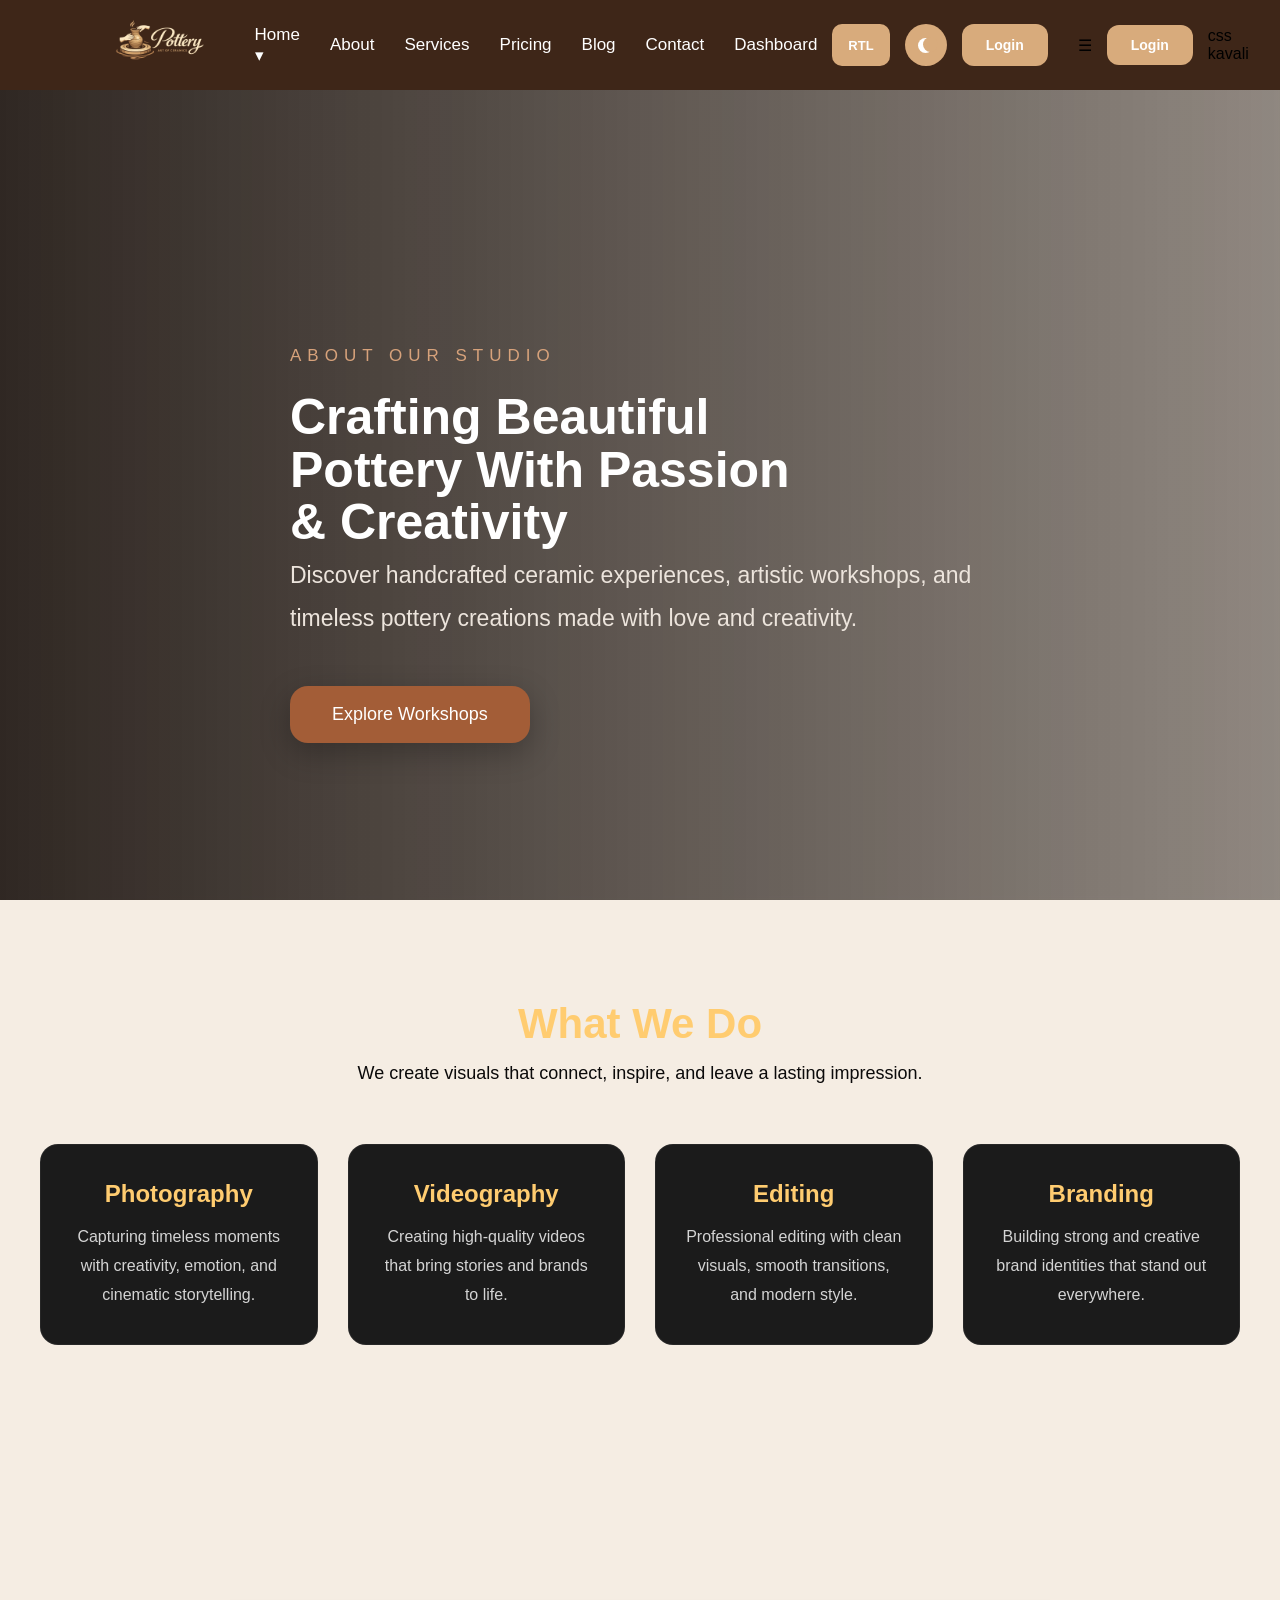
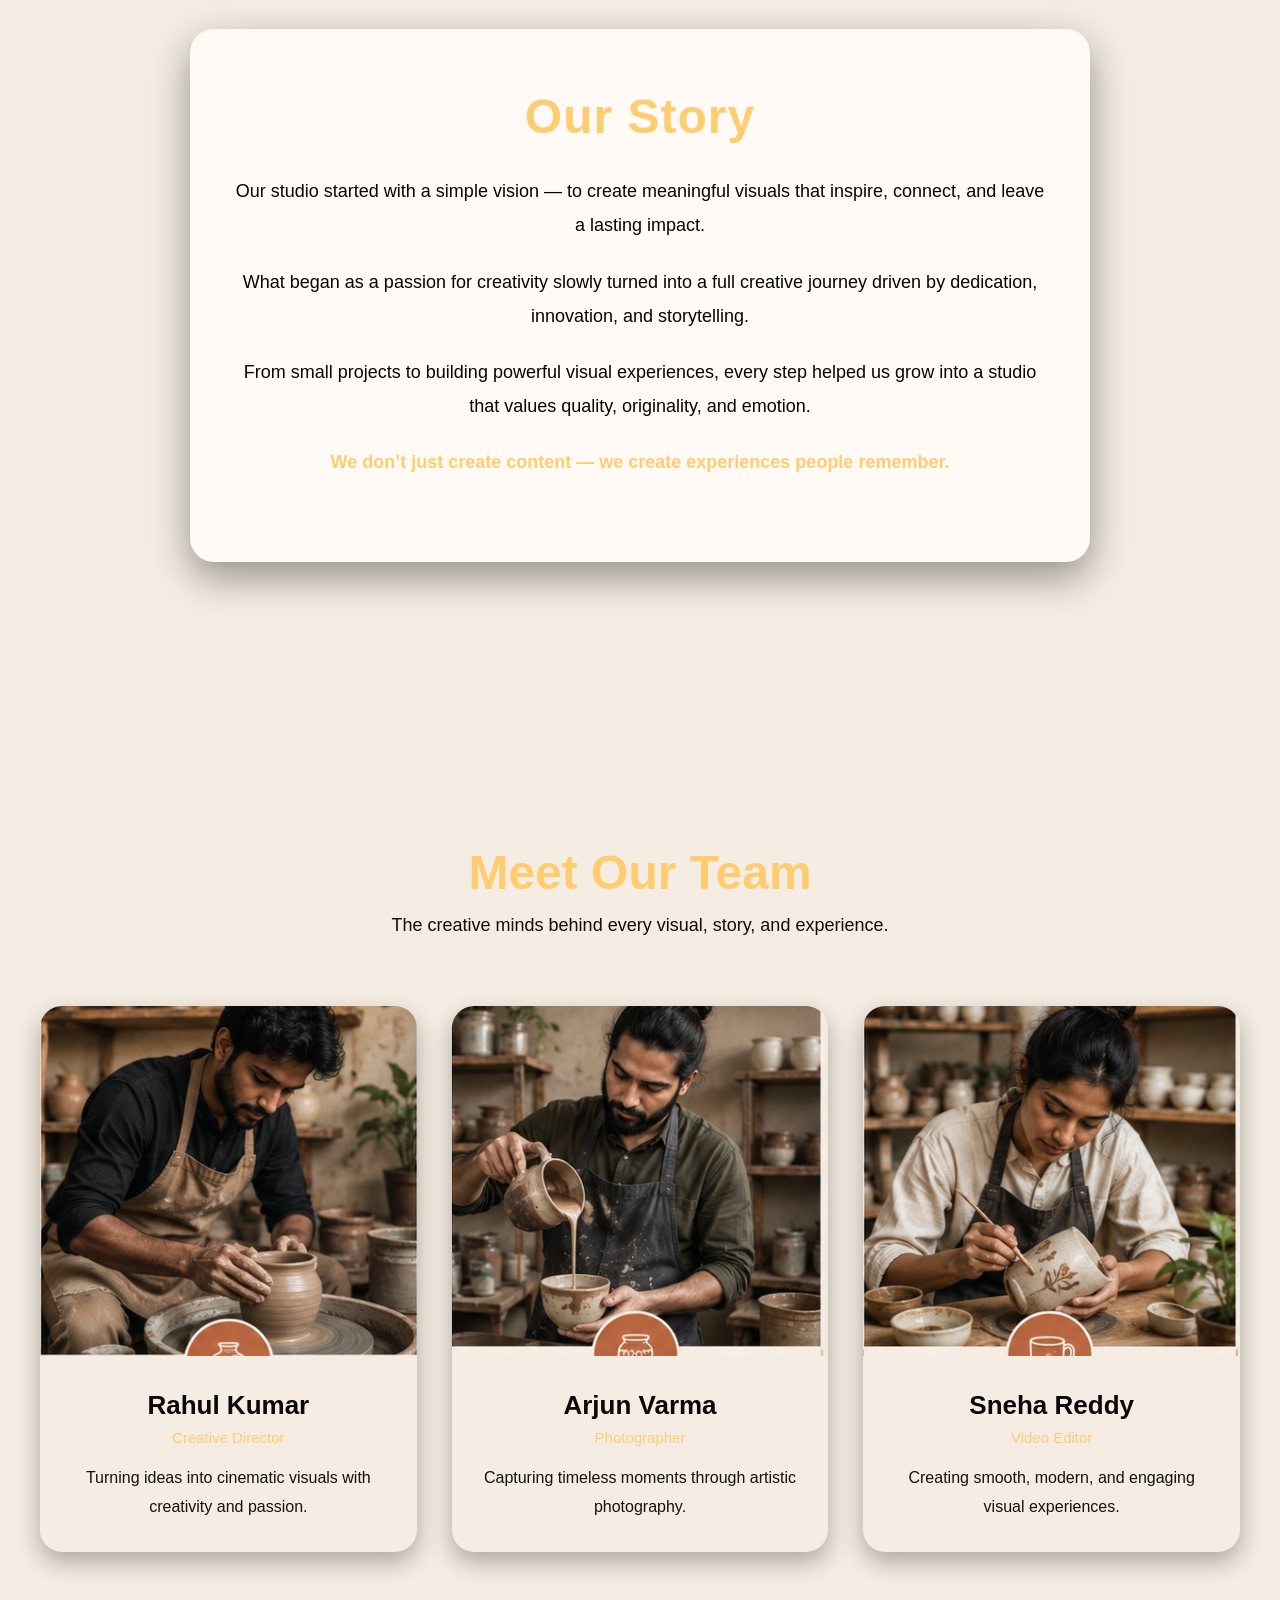
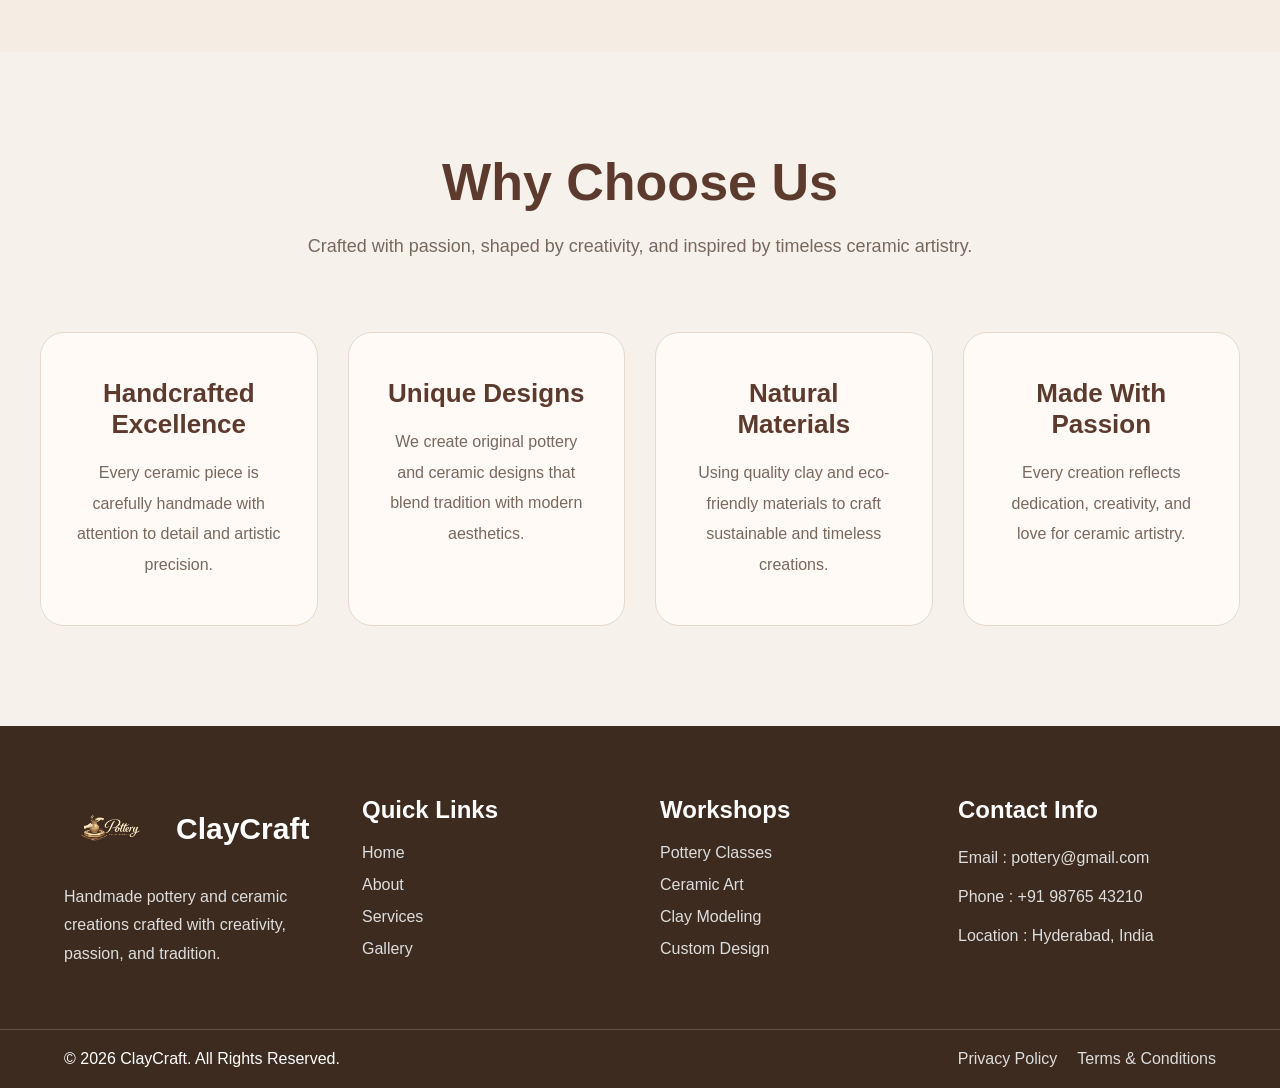
==== commit 15484c6c: "first commit" ====
--- a/about.html
+++ b/about.html
@@ -51,12 +51,24 @@
    <button class="btn login-btn" onclick="openLoginPage()">
     Login
 </button>
-
-    </div>
-
-     <div class="menu-btn" id="menuBtn">
-        ☰
-    </div>
+<a href="login.html">
+  
+</a>
+    </div>
+
+    <div class="menu-toggle" onclick="openMenu()">
+    ☰
+</div>
+
+<div class="mobile-menu" id="mobileMenu">
+
+    
+
+    <button class="mobile-btn login-btn">
+        Login
+    </button>
+
+</div> css kavali
 
   </nav>
 
@@ -90,9 +102,6 @@
         Explore Workshops
       </button>
 
-      <button class="secondary-btn">
-        View Gallery
-      </button>
 
     </div>
 
--- a/about.css
+++ b/about.css
@@ -79,9 +79,8 @@
 }
 
 .nav-buttons{
-    display: flex;
-    align-items: center;
-    gap: 10px;
+   display: flex;
+    gap: 15px;
 }
 
 
@@ -847,3 +846,128 @@
 
 }
 
+@media(max-width:768px){
+
+    .nav-buttons{
+        display:flex;
+        justify-content:flex-end;
+        align-items:center;
+
+        gap:6px;
+    }
+
+    /* RTL BUTTON */
+
+    .btn{
+        width:58px;
+        height:38px;
+
+        font-size:12px;
+
+        border:none;
+        border-radius:10px;
+
+        background:#d8ab7c;
+        color:white;
+
+        cursor:pointer;
+    }
+
+    /* DARK MODE BUTTON */
+
+    .logo-btn{
+        width:38px;
+        height:38px;
+
+        border:none;
+        border-radius:50%;
+
+        background:#d8ab7c;
+
+        display:flex;
+        justify-content:center;
+        align-items:center;
+    }
+
+    .moon{
+        width:12px;
+        height:12px;
+    }
+
+    .moon::after{
+        width:12px;
+        height:12px;
+
+        left:5px;
+    }
+
+    /* REMOVE LOGIN BUTTON */
+
+    .login-btn{
+        display:none;
+    }
+
+}
+
+/* ================= MOBILE ONLY ================= */
+
+@media(max-width:768px){
+
+    /* Hamburger */
+
+    .menu-toggle{
+        font-size: 32px;
+        color: white;
+        cursor: pointer;
+        display: block;
+    }
+
+    /* Mobile Menu */
+
+    .mobile-menu{
+        position: fixed;
+
+        top: 0;
+        right: -100%;
+
+        width: 260px;
+        height: 100vh;
+
+        background: #5c4033;
+
+        padding: 80px 25px;
+
+        display: flex;
+        flex-direction: column;
+        gap: 20px;
+
+        transition: 0.4s;
+
+        z-index: 999;
+    }
+
+    /* Active Menu */
+
+    .mobile-menu.active{
+        right: 0;
+    }
+
+    /* Login Button */
+
+    .mobile-btn{
+        width: 100%;
+
+        padding: 14px;
+
+        border: none;
+        border-radius: 12px;
+
+        background: #d7a86e;
+        color: white;
+
+        font-size: 18px;
+        font-weight: bold;
+
+        cursor: pointer;
+    }
+}
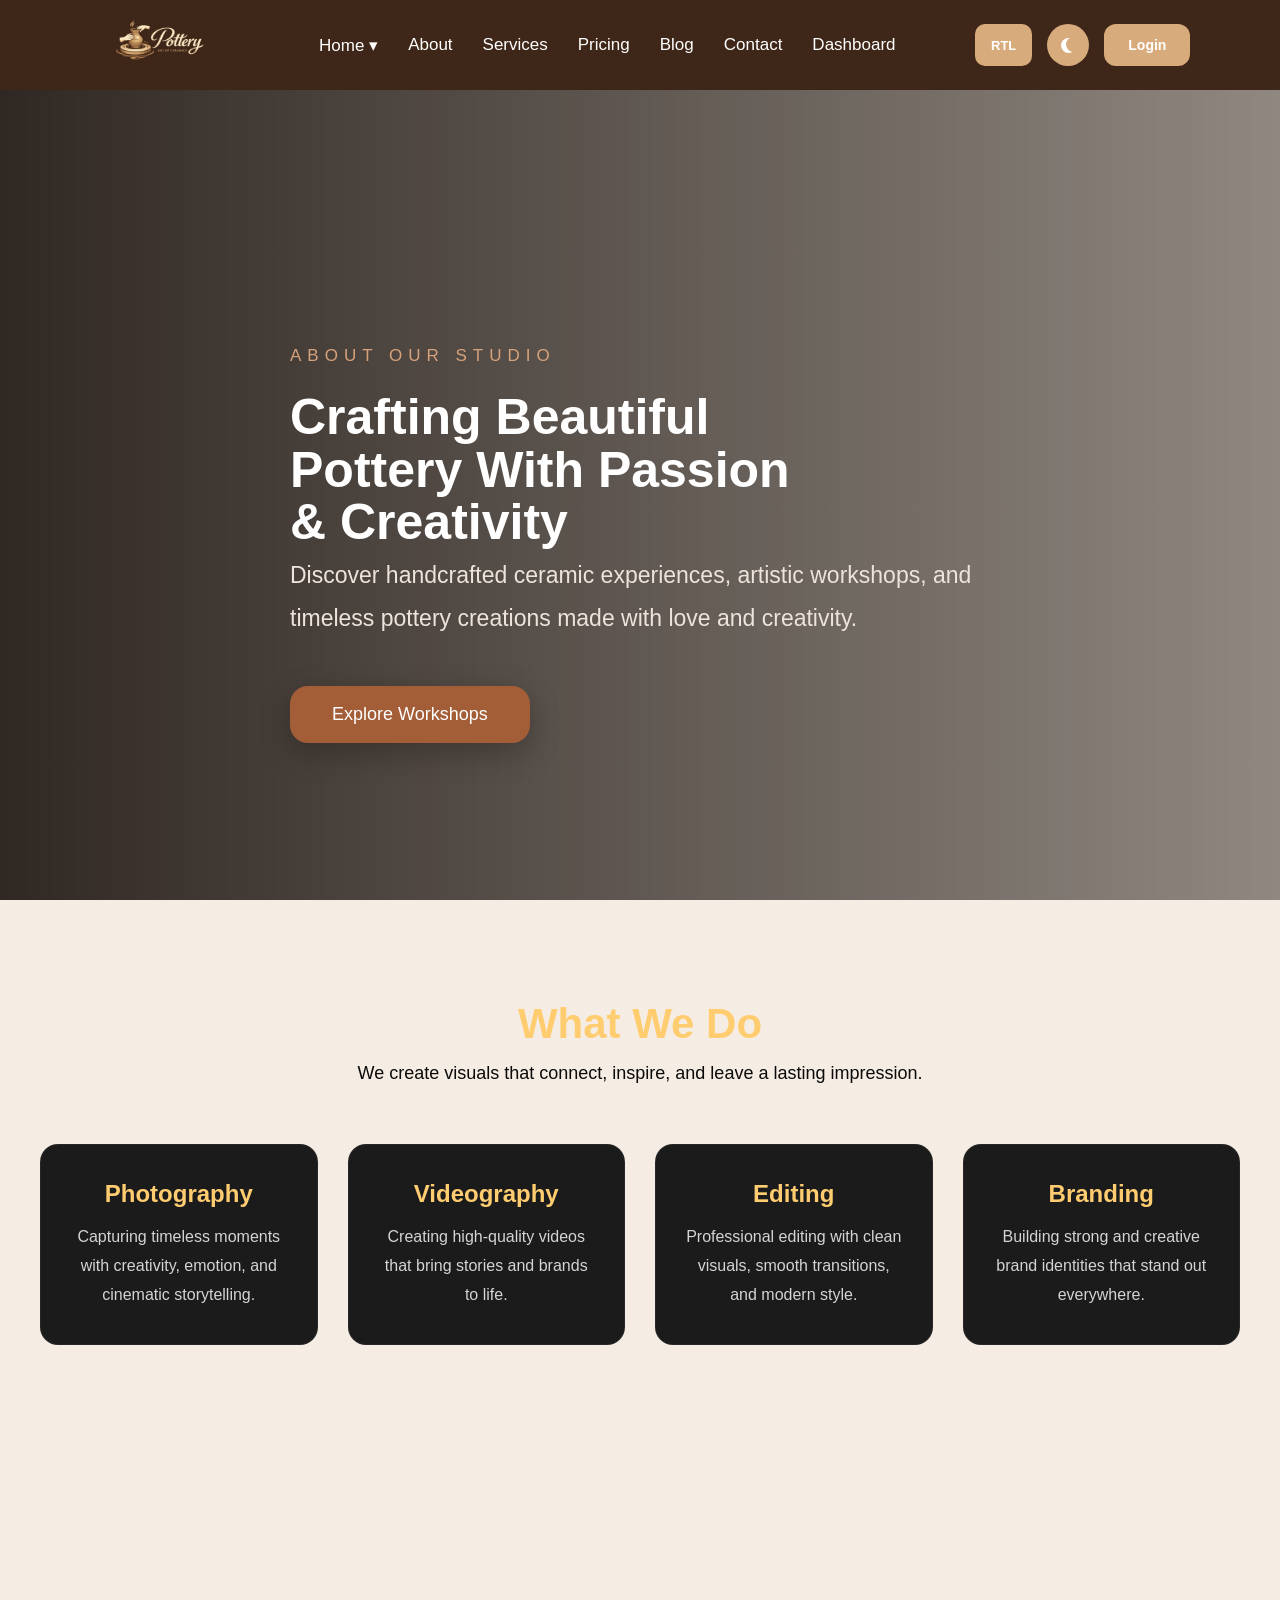
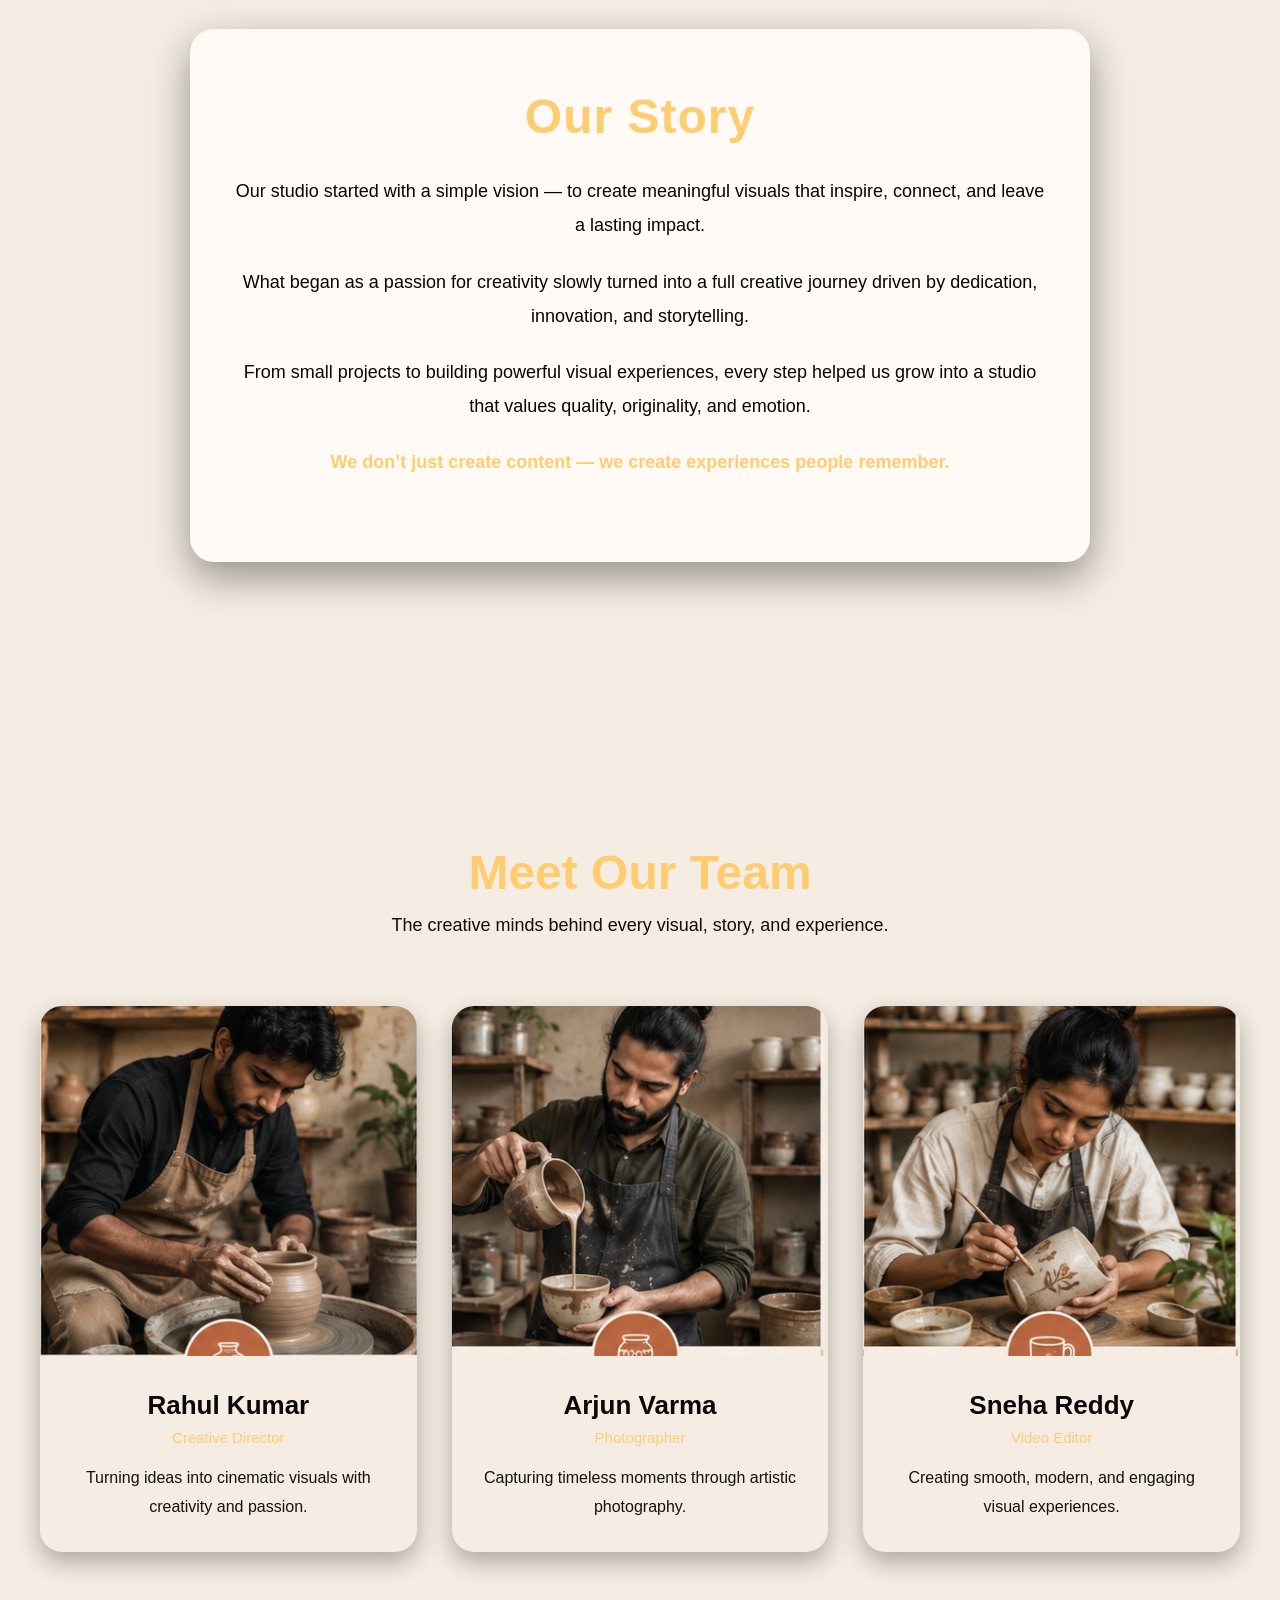
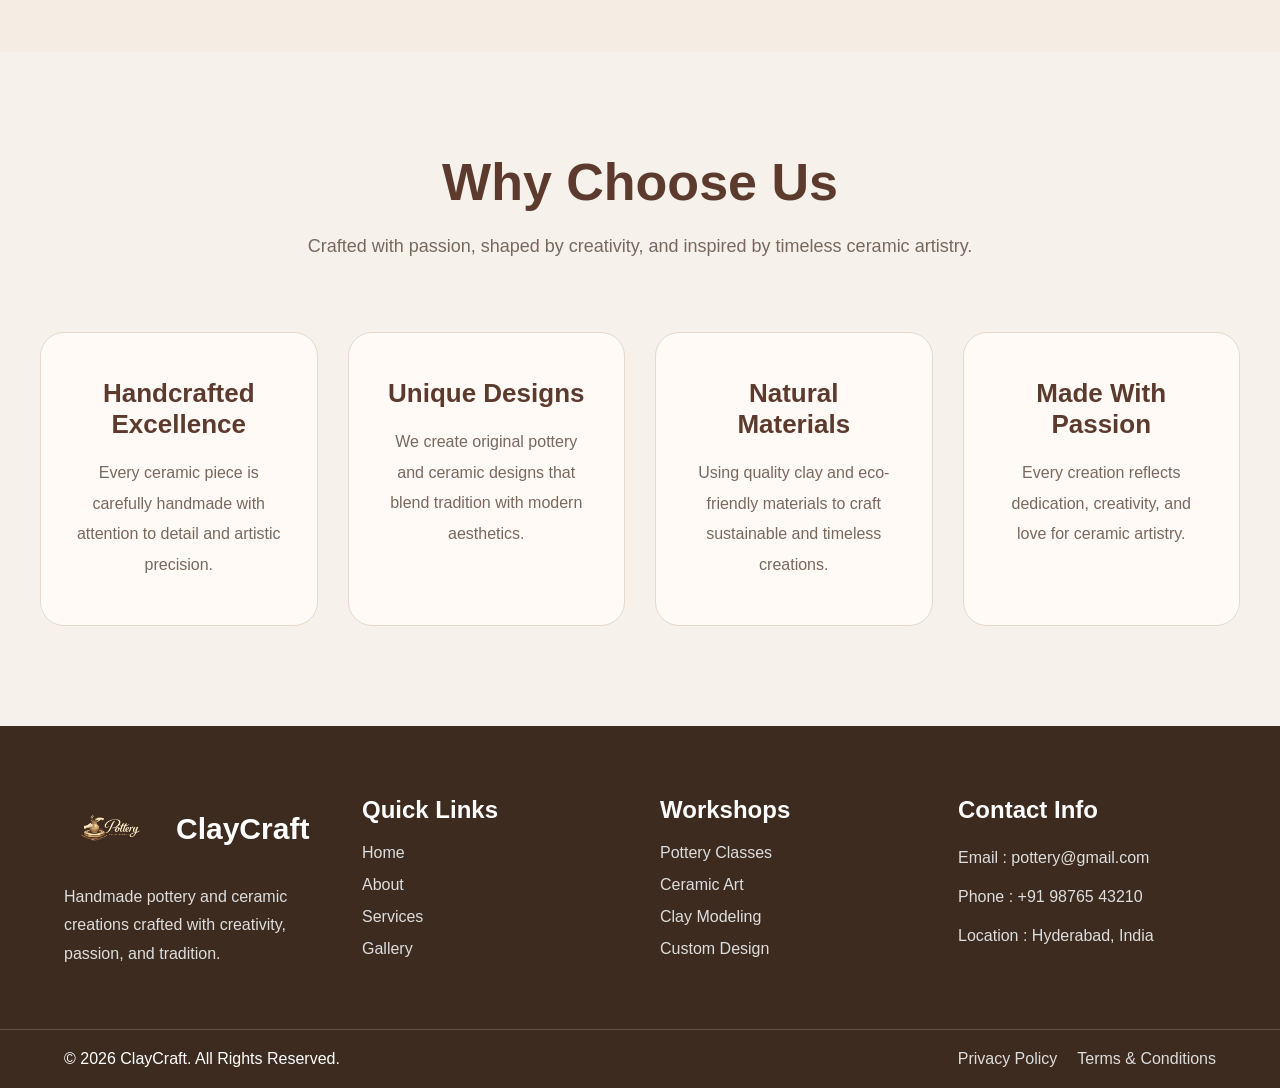
==== commit d221983c: "first commit" ====
--- a/about.html
+++ b/about.html
@@ -8,6 +8,7 @@
 
   <link rel="stylesheet" href="about.css">
     <link rel="stylesheet" href="practice.css">
+    <link rel="stylesheet" href="nav.css">
   <script src="script.js" defer></script>
 </head>
 <body>
@@ -51,24 +52,12 @@
    <button class="btn login-btn" onclick="openLoginPage()">
     Login
 </button>
-<a href="login.html">
-  
-</a>
-    </div>
-
-    <div class="menu-toggle" onclick="openMenu()">
-    ☰
-</div>
-
-<div class="mobile-menu" id="mobileMenu">
-
-    
-
-    <button class="mobile-btn login-btn">
-        Login
-    </button>
-
-</div> css kavali
+
+    </div>
+
+     <div class="menu-btn" id="menuBtn">
+        ☰
+    </div>
 
   </nav>
 
--- a/about.css
+++ b/about.css
@@ -1,230 +1,3 @@
-*{
-    margin: 0;
-    padding: 0;
-    box-sizing: border-box;
-    font-family: Arial, Helvetica, sans-serif;
-}
-
-body{
-    background: #f5ede3;
-}
-
-.navbar{
-    width: 100%;
-    height: 90px;
-    background: #3e2618;
-    display: flex;
-    justify-content: space-between;
-    align-items: center;
-    padding: 0 7%;
-    position: fixed;
-    top: 0;
-    left: 0;
-    z-index: 1000;
-    gap:15px;
-}
-
-.logo img{
-    width: 150px;
-}
-
-.nav-links{
-    display: flex;
-    align-items: center;
-    gap: 30px;
-    list-style: none;
-}
-
-.nav-links li{
-    position: relative;
-}
-
-.nav-links li a{
-    text-decoration: none;
-    color: white;
-    font-size: 17px;
-    font-weight: 500;
-    transition: 0.3s;
-}
-
-.nav-links li a:hover{
-    color: #d6a676;
-}
-
-.dropdown-menu{
-    position: absolute;
-    top: 20px;
-    left: 0;
-    width: 190px;
-    background: white;
-    border-radius: 10px;
-    overflow: hidden;
-    display: none;
-    box-shadow: 0 10px 20px rgba(0,0,0,0.2);
-}
-
-.dropdown-menu a{
-    display: block;
-    padding: 14px 18px;
-    color: #3e2618 !important;
-}
-
-.dropdown-menu a:hover{
-    background: #f3e1d2;
-    padding-left: 25px;
-}
-
-.dropdown:hover .dropdown-menu{
-    display: block;
-}
-
-.nav-buttons{
-   display: flex;
-    gap: 15px;
-}
-
-
-.btn{
-    padding: 7px 16px;
-    font-size: 13px;
-    border-radius: 10px;
-    border: none;
-    cursor: pointer;
-    background: #d8ab7c;  
-    color: white;
-    font-weight: 600;
-    transition: 0.3s;
-}
-
-.btn:hover{
-    background: #c89463;
-}
-
-.logo-btn{
-    width: 42px;
-    height: 42px;
-    border-radius: 50%;
-    border: none;
-    display: flex;
-    align-items: center;
-    justify-content: center;
-    cursor: pointer;
-    background: #d8ab7c;
-}
-
-.moon{
-    width: 15px;
-    height: 15px;
-    background: white;
-    border-radius: 50%;
-    position: relative;
-}
-
-.moon::after{
-    content: "";
-    position: absolute;
-    width: 15px;
-    height: 15px;
-    background: #d8ab7c;
-    border-radius: 50%;
-    top: -1px;
-    left: 5px;
-}
-.menu-btn{
-    display: none;
-    background: transparent;
-    border: none;
-    outline: none;
-    color: #ffffff;
-    font-size: 30px;
-    cursor: pointer;
-    width: auto;
-    height: auto;
-    align-items: center;
-    justify-content: center;
-    padding: 0;
-    margin-right: 8px;
-    margin-top: 2px;
-    transition: all 0.3s ease;
-    text-shadow: 0 0 10px rgba(255,255,255,0.25);
-    z-index: 1001;
-}
-.menu-btn i,
-.menu-btn span{
-    font-size: 30px;
-    line-height: 1;
-}
-
-.menu-btn:hover{
-    color: #f2c38f;
-    transform: scale(1.1);
-}
-.menu-btn:active{
-    transform: scale(0.95);
-}
-
-body.rtl{
-    direction: rtl;
-}
-
-body.rtl .header,
-body.rtl .nav-links,
-body.rtl .top-buttons{
-    flex-direction: row-reverse;
-}
-
-@media (max-width: 768px){
-
-    .menu-btn{
-        display: block;
-    }
-
-    .nav-links{
-        position: absolute;
-        top: 80px;
-        left: -100%;
-        width: 100%;
-        background: #3e2618;
-        flex-direction: column;
-        align-items: center;
-        gap: 20px;
-        padding: 30px 0;
-        transition: 0.4s ease;
-        box-shadow: 0 8px 15px rgba(0,0,0,0.08);
-    }
-
-    .nav-links.active{
-        left: 0;
-    }
-
-    .nav-links li{
-        list-style: none;
-    }
-
-    .nav-links li a{
-        text-decoration: none;
-        color: #f7f0ec;
-        font-size: 18px;
-        font-weight: 500;
-    }
-
-    .nav-buttons{
-        display: none;
-    }
-     .menu-btn{
-        display: flex;
-    }
-
-      .menu-btn{
-        font-size: 28px;
-        margin-right: 5px;
-    }
- 
-    .menu-btn i,
-    .menu-btn span{
-        font-size: 28px;
-    }
-}
 
 .about-hero{
   width:100%;
--- a/nav.css
+++ b/nav.css
@@ -0,0 +1,235 @@
+*{
+    margin: 0;
+    padding: 0;
+    box-sizing: border-box;
+    font-family: Arial, Helvetica, sans-serif;
+}
+body{
+    background: #f5ede3;
+}
+.navbar{
+    width: 100%;
+    height: 90px;
+    background: #3e2618;
+    display: flex;
+    justify-content: space-between;
+    align-items: center;
+    padding: 0 7%;
+    position: fixed;
+    top: 0;
+    left: 0;
+    z-index: 1000;
+    gap:15px;
+}
+.logo img{
+    width: 150px;
+}
+.nav-links{
+    display: flex;
+    align-items: center;
+    gap: 30px;
+    list-style: none;
+}
+.nav-links li{
+    position: relative;
+}
+.nav-links li a{
+    text-decoration: none;
+    color: white;
+    font-size: 17px;
+    font-weight: 500;
+    transition: 0.3s;
+}
+.nav-links li a:hover{
+    color: #d6a676;
+}
+.dropdown-menu{
+    position: absolute;
+    top: 20px;
+    left: 0;
+    width: 190px;
+    background: white;
+    border-radius: 10px;
+    overflow: hidden;
+    display: none;
+    box-shadow: 0 10px 20px rgba(0,0,0,0.2);
+}
+.dropdown-menu a{
+    display: block;
+    padding: 14px 18px;
+    color: #3e2618 !important;
+}
+.dropdown-menu a:hover{
+    background: #f3e1d2;
+    padding-left: 25px;
+}
+.dropdown:hover .dropdown-menu{
+    display: block;
+}
+.nav-buttons{
+   display: flex;
+    gap: 15px;
+}
+
+.btn{
+    padding: 7px 16px;
+    font-size: 13px;
+    border-radius: 10px;
+    border: none;
+    cursor: pointer;
+    background: #d8ab7c;  
+    color: white;
+    font-weight: 600;
+    transition: 0.3s;
+}
+.btn:hover{
+    background: #c89463;
+}
+.logo-btn{
+    width: 42px;
+    height: 42px;
+    border-radius: 50%;
+    border: none;
+    display: flex;
+    align-items: center;
+    justify-content: center;
+    cursor: pointer;
+    background: #d8ab7c;
+}
+.moon{
+    width: 15px;
+    height: 15px;
+    background: white;
+    border-radius: 50%;
+    position: relative;
+}
+.moon::after{
+    content: "";
+    position: absolute;
+    width: 15px;
+    height: 15px;
+    background: #d8ab7c;
+    border-radius: 50%;
+    top: -1px;
+    left: 5px;
+}
+.menu-btn{
+    display: none;
+    background: transparent;
+    border: none;
+    outline: none;
+    color: #ffffff;
+    font-size: 30px;
+    cursor: pointer;
+    width: auto;
+    height: auto;
+    align-items: center;
+    justify-content: center;
+    padding: 0;
+    margin-right: 8px;
+    margin-top: 2px;
+    transition: all 0.3s ease;
+    text-shadow: 0 0 10px rgba(255,255,255,0.25);
+    z-index: 1001;
+}
+.menu-btn i,
+.menu-btn span{
+    font-size: 30px;
+    line-height: 1;
+}
+.menu-btn:hover{
+    color: #f2c38f;
+    transform: scale(1.1);
+}
+.menu-btn:active{
+    transform: scale(0.95);
+}
+body.rtl{
+    direction: rtl;
+}
+body.rtl .header,
+body.rtl .nav-links,
+body.rtl .top-buttons{
+    flex-direction: row-reverse;
+}
+@media (max-width: 768px){
+ 
+    .navbar{
+        height: 90px;
+        background:#3e2618 !important;
+        padding:0 6%;
+    }
+ 
+    .logo img{
+        width:120px;
+    }
+ 
+    .menu-btn{
+        display:flex;
+        font-size:30px;
+        margin:0;
+        z-index:3000;
+    }
+ 
+    .nav-links{
+        position:absolute;
+        top:90px;
+        left:-100%;
+        width:100%;
+        background:#3e2618 !important;
+        flex-direction:column;
+        align-items:center;
+        gap:22px;
+        padding:35px 0 45px;
+        transition:0.4s ease;
+        z-index:2000;
+    }
+ 
+    .nav-links.active{
+        left:0;
+    }
+ 
+    .nav-links li a{
+        color:#fff;
+        font-size:20px;
+    }
+ 
+    /* RTL + DARK TOGGLE SHOW IN NAVBAR */
+    .nav-buttons{
+        display:flex !important;
+        position:absolute;
+        right:70px;
+        top:24px;
+        gap:10px;
+        width:auto;
+        background:transparent;
+        padding:0;
+        z-index:3000;
+    }
+ 
+    .nav-buttons .btn:first-child,
+    .nav-buttons .logo-btn{
+        display:flex !important;
+    }
+ 
+    /* HIDE ORIGINAL LOGIN FROM NAVBAR */
+    .nav-buttons .login-btn{
+        display:none !important;
+    }
+ 
+    /* LOGIN INSIDE HAMBURGER */
+    .nav-links::after{
+        content:"Login";
+        display:flex;
+        justify-content:center;
+        align-items:center;
+        width:130px;
+        height:50px;
+        margin-top:10px;
+        background:#d8ab7c;
+        color:#fff;
+        border-radius:12px;
+        font-weight:600;
+        cursor:pointer;
+    }
+}
